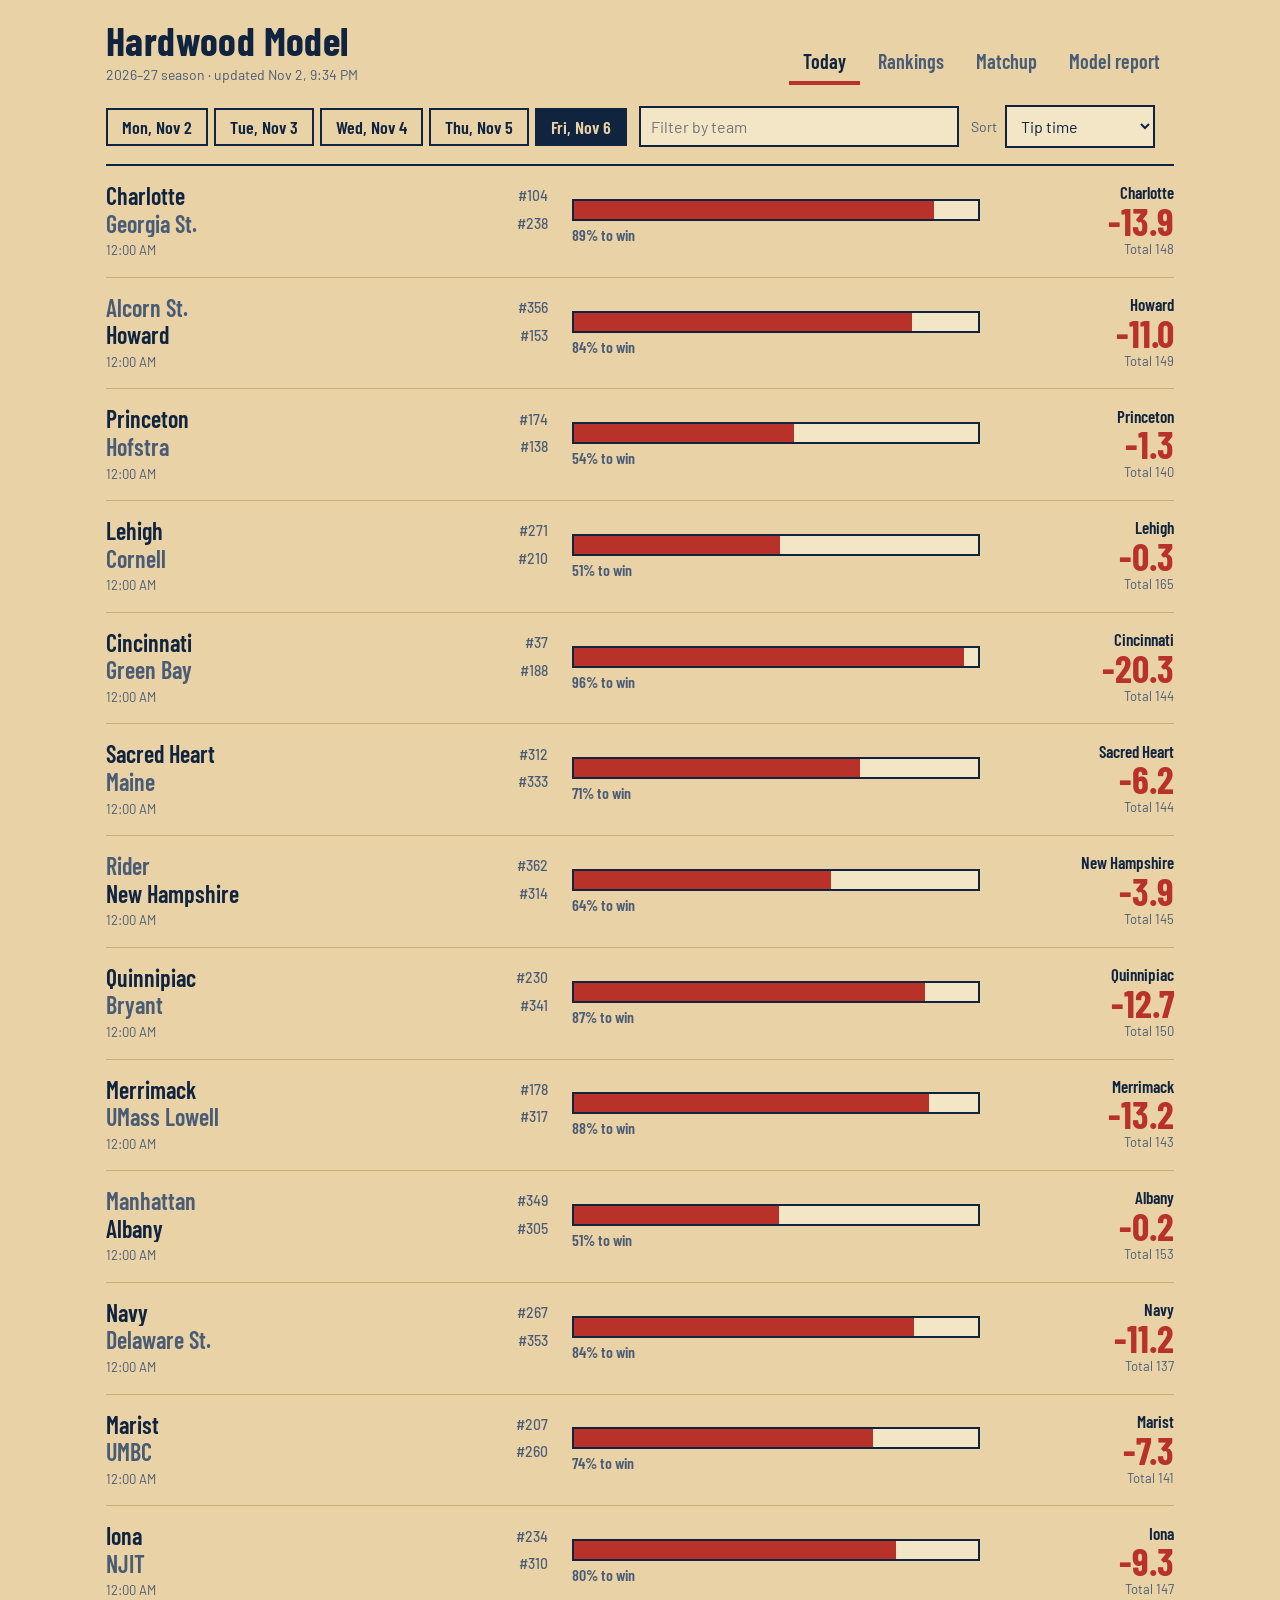
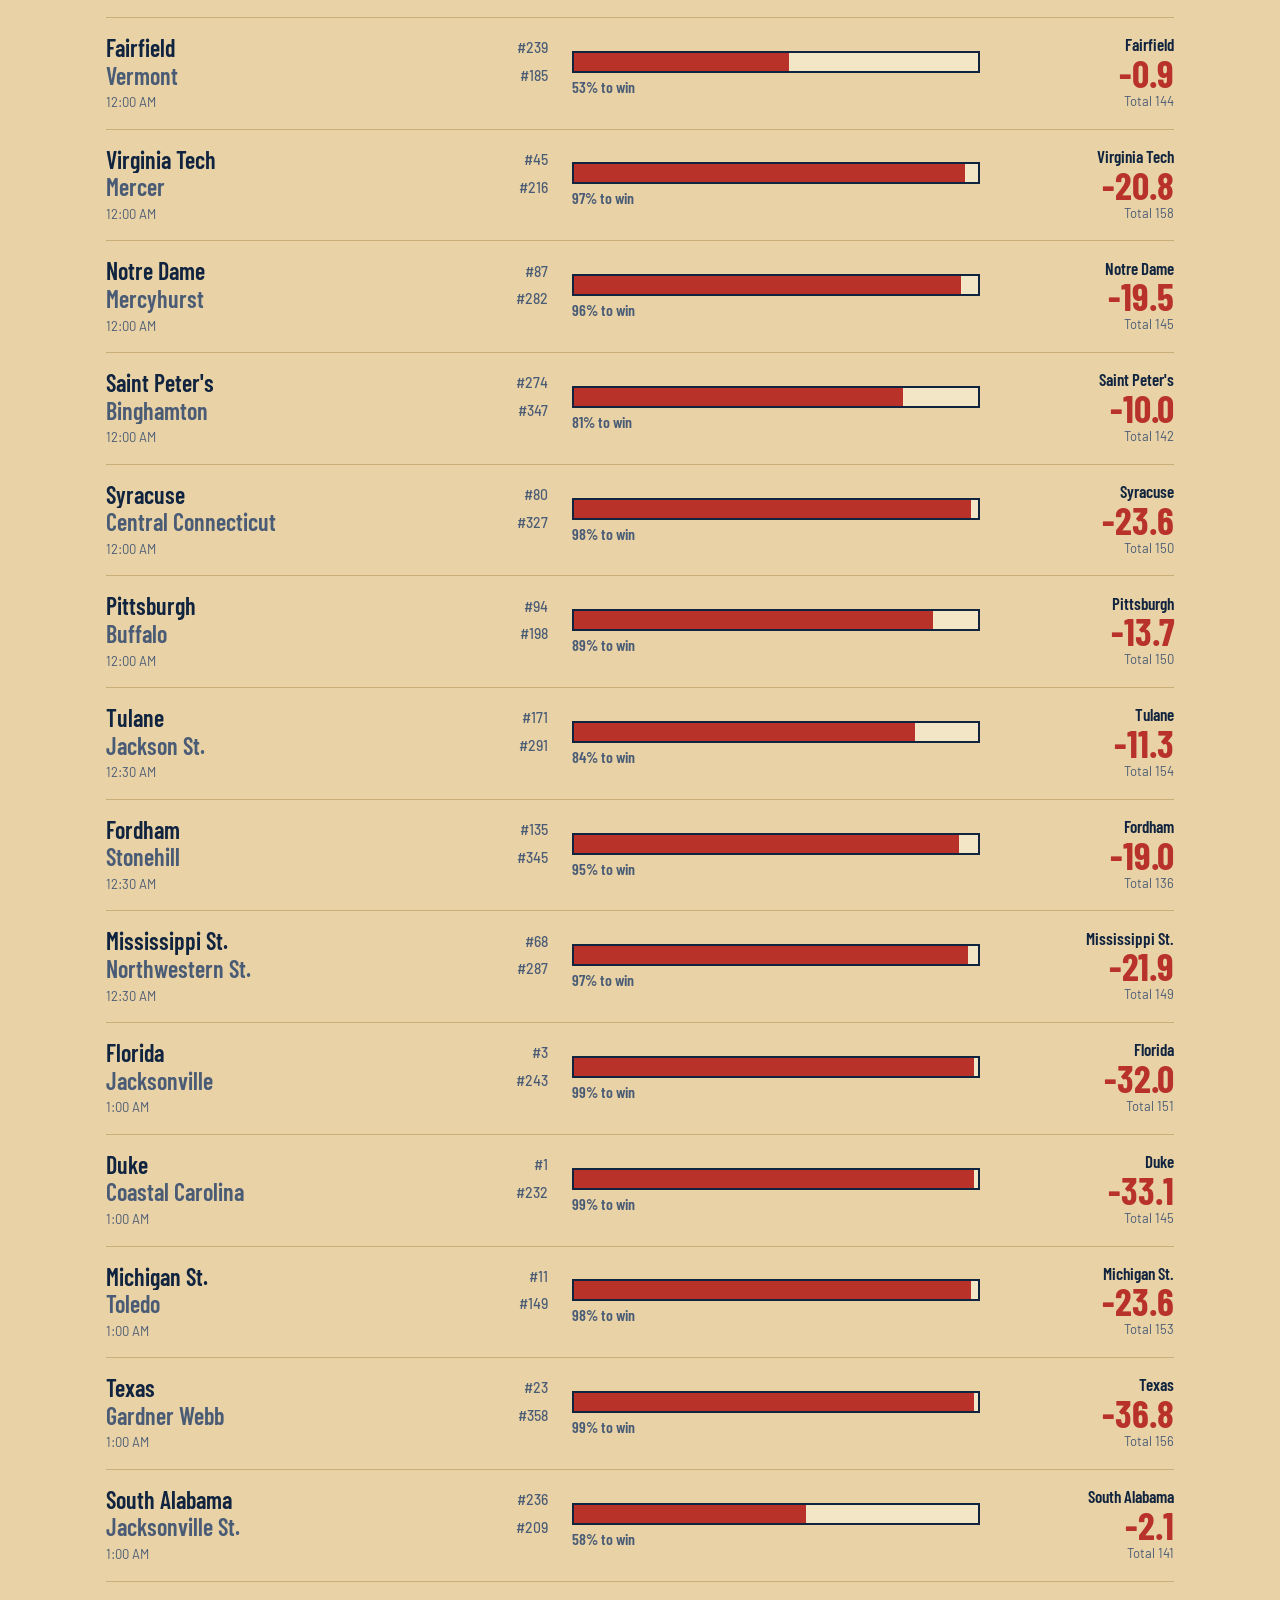
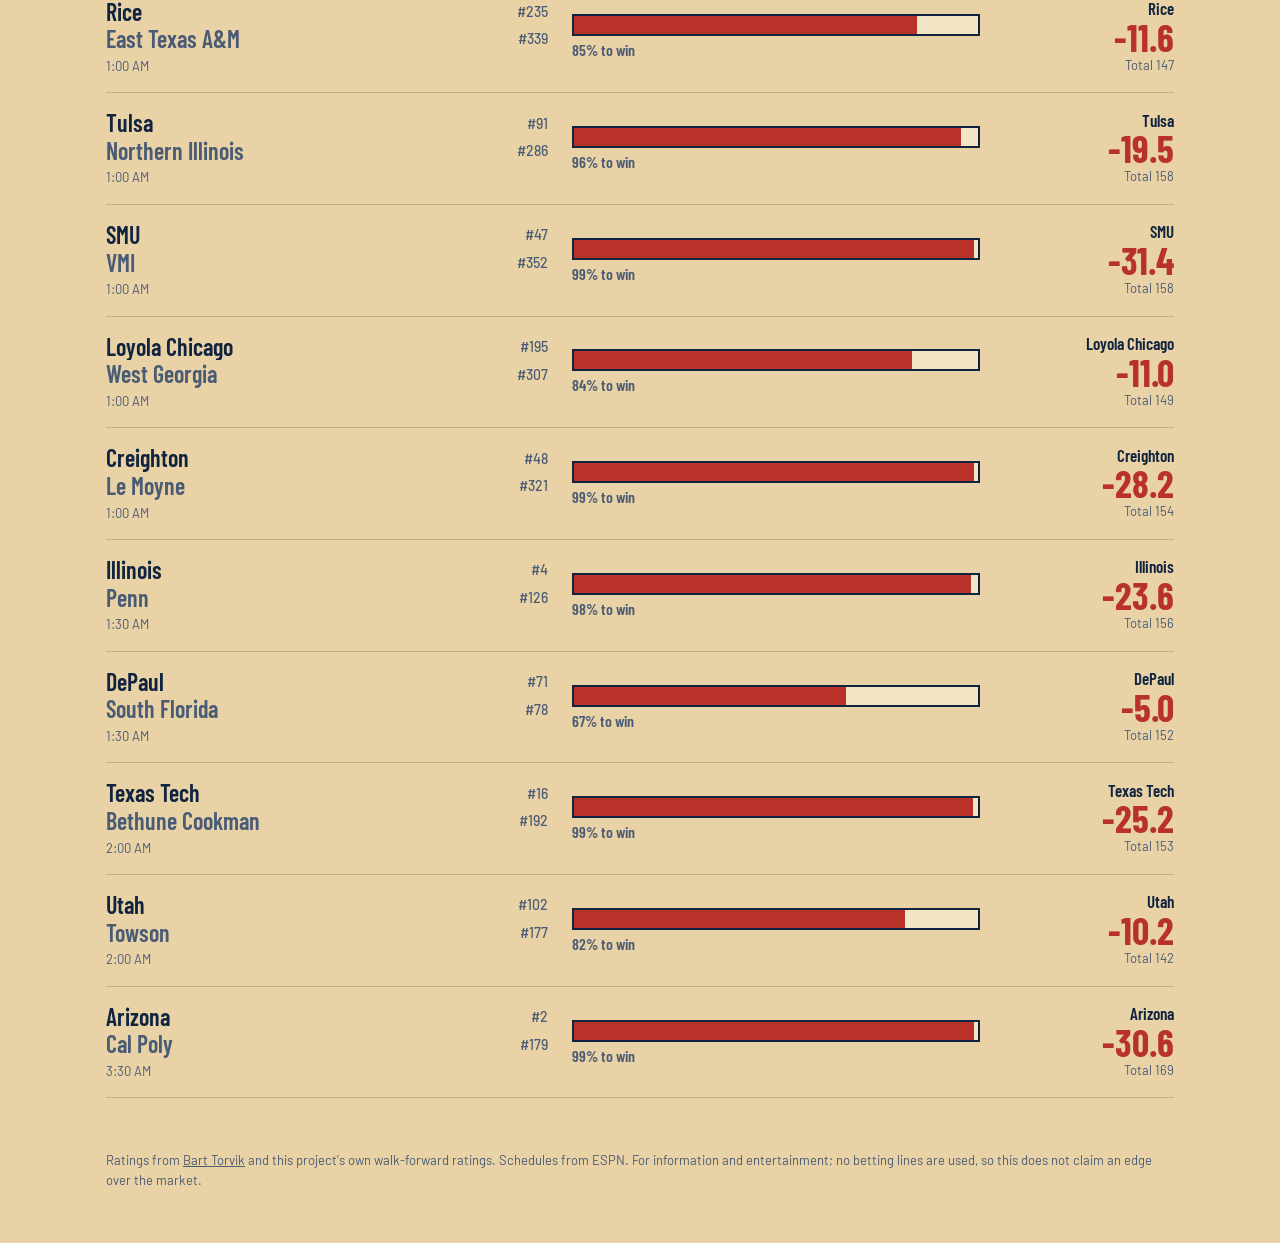
==== docs/index.html @ 1f35bb12 "Add Hardwood Model: college basketball predictions with daily update Walk-forward team ratings blend" ====
<!doctype html>
<html lang="en">
<head>
<meta charset="utf-8">
<meta name="viewport" content="width=device-width, initial-scale=1">
<title>Hardwood Model – college basketball predictions</title>
<meta name="description" content="Daily college basketball predictions built from 15 seasons of data and Torvik ratings.">
<link rel="preconnect" href="https://fonts.googleapis.com">
<link rel="preconnect" href="https://fonts.gstatic.com" crossorigin>
<link href="https://fonts.googleapis.com/css2?family=Barlow+Condensed:wght@500;600;700&family=Barlow:wght@400;500;600&display=swap" rel="stylesheet">
<link rel="stylesheet" href="style.css">
</head>
<body>
<header class="top">
  <div class="brand">
    <h1>Hardwood Model</h1>
    <p id="updated" class="sub">Loading…</p>
  </div>
  <nav role="tablist" aria-label="Sections">
    <button role="tab" aria-selected="true" data-tab="today">Today</button>
    <button role="tab" aria-selected="false" data-tab="rankings">Rankings</button>
    <button role="tab" aria-selected="false" data-tab="matchup">Matchup</button>
    <button role="tab" aria-selected="false" data-tab="model">Model report</button>
  </nav>
</header>
<div id="warn" class="warn" hidden></div>

<main>
  <section id="today" class="panel">
    <div class="bar">
      <div id="days" class="chips" role="group" aria-label="Day"></div>
      <input id="gsearch" type="search" placeholder="Filter by team" aria-label="Filter games by team">
      <label class="sel"><span>Sort</span>
        <select id="gsort"><option value="time">Tip time</option><option value="conf">Most confident</option><option value="close">Closest games</option></select>
      </label>
    </div>
    <ol id="games" class="games"></ol>
    <p id="gempty" class="empty" hidden>No games with predictions on this day. Games between non-Division I teams are skipped.</p>
  </section>

  <section id="rankings" class="panel" hidden>
    <div class="bar">
      <input id="rsearch" type="search" placeholder="Find a team" aria-label="Find a team">
      <label class="sel"><span>Conference</span><select id="rconf"><option value="">All</option></select></label>
    </div>
    <div class="tablewrap"><table id="rtable">
      <thead><tr>
        <th data-k="rank" class="num">#</th><th data-k="team">Team</th><th data-k="conf">Conf</th>
        <th data-k="record">Record</th>
        <th data-k="power" class="num">Rating</th><th data-k="net" class="num">Own net</th><th data-k="o" class="num">Off</th><th data-k="d" class="num">Def</th>
        <th data-k="t" class="num">Tempo</th><th data-k="tor_rank" class="num">Torvik #</th>
      </tr></thead><tbody></tbody></table></div>
    <p class="note">Rating is the model's projected margin against an average Division I team on a neutral court, blending this project's ratings with Torvik's. Own net, Off and Def are points per 100 possessions above average from this project's own ratings alone. Click a column to sort.</p>
  </section>

  <section id="matchup" class="panel" hidden>
    <form id="mform" class="mform" autocomplete="off">
      <label>Home team<input id="mh" list="tlist" placeholder="Start typing…"></label>
      <label>Away team<input id="ma" list="tlist" placeholder="Start typing…"></label>
      <label class="sel"><span>Venue</span><select id="mv"><option value="home">Home team's court</option><option value="neutral">Neutral site</option></select></label>
      <datalist id="tlist"></datalist>
    </form>
    <div id="mout" class="mout"><p class="empty">Pick two teams to see the projected score, spread and win chance.</p></div>
  </section>

  <section id="model" class="panel" hidden>
    <div id="live" class="stats"></div>
    <h2>Backtest by season</h2>
    <p class="note">Each season is predicted using only models fit on earlier seasons and ratings known the morning of each game. Error is average points off the final margin.</p>
    <div class="tablewrap"><table id="btable"><thead><tr>
      <th>Season</th><th class="num">Games</th><th class="num">This model</th><th class="num">Own ratings only</th><th class="num">Torvik only</th><th class="num">Winner picked</th><th class="num">Total error</th>
    </tr></thead><tbody></tbody></table></div>
    <h2>Is the win chance honest?</h2>
    <p class="note">When the model says 70%, the home team should win about 70% of the time. Dots on the line mean it is calibrated.</p>
    <p id="calnote" class="note"></p>
    <div id="cal" class="cal"></div>
    <h2>What it learned</h2>
    <div id="weights" class="weights"></div>
  </section>
</main>
<footer>
  <p>Ratings from <a href="https://barttorvik.com">Bart Torvik</a> and this project's own walk-forward ratings. Schedules from ESPN. For information and entertainment; no betting lines are used, so this does not claim an edge over the market.</p>
</footer>
<script src="app.js"></script>
</body>
</html>
---- docs/style.css ----
:root{
  --floor:#e9d3a6; --floor-2:#f3e6c6; --ink:#10233f; --ink-soft:#4a5b75; --paint:#b8322a; --paint-ink:#fff;
  --line:#c9ae78; --card:#fbf3de; --good:#1f6f4a;
  --num:"Barlow Condensed","Arial Narrow",sans-serif; --txt:"Barlow",system-ui,sans-serif;
}
@media (prefers-color-scheme:dark){
  :root:not([data-theme=light]){--floor:#14202f;--floor-2:#1b2b40;--ink:#f1e6cc;--ink-soft:#a7b2c4;--paint:#e0574c;--line:#34486a;--card:#1b2b40;--good:#58c08e}
}
*{box-sizing:border-box}
body{margin:0;background:var(--floor);color:var(--ink);font:400 16px/1.5 var(--txt)}
a{color:inherit}
.top{display:flex;flex-wrap:wrap;gap:12px 32px;align-items:flex-end;justify-content:space-between;padding:20px 16px 0;max-width:1100px;margin:0 auto}
h1{font:700 40px/1 var(--num);letter-spacing:.01em;margin:0}
h2{font:600 26px/1.1 var(--num);margin:36px 0 6px}
.sub{margin:4px 0 0;color:var(--ink-soft);font-size:14px}
nav{display:flex;gap:4px;flex-wrap:wrap}
nav button{font:600 20px/1 var(--num);background:none;border:0;color:var(--ink-soft);padding:10px 14px;cursor:pointer;border-bottom:4px solid transparent}
nav button[aria-selected=true]{color:var(--ink);border-bottom-color:var(--paint)}
button:focus-visible,input:focus-visible,select:focus-visible,th:focus-visible{outline:3px solid var(--paint);outline-offset:2px}
main,footer{max-width:1100px;margin:0 auto;padding:0 16px}
.panel{padding:20px 0 40px}
.warn{max-width:1100px;margin:12px auto 0;padding:10px 16px;background:var(--paint);color:var(--paint-ink);font-size:14px}
.bar{display:flex;flex-wrap:wrap;gap:12px;align-items:center;margin-bottom:16px}
.chips{display:flex;gap:6px;flex-wrap:wrap}
.chips button{font:600 18px/1 var(--num);padding:8px 14px;border:2px solid var(--ink);background:none;color:var(--ink);cursor:pointer}
.chips button[aria-pressed=true]{background:var(--ink);color:var(--floor)}
input,select{font:400 16px var(--txt);padding:9px 10px;border:2px solid var(--ink);background:var(--floor-2);color:var(--ink);border-radius:0;min-width:0}
input[type=search]{flex:1 1 200px;max-width:320px}
.sel{display:flex;gap:8px;align-items:center;font-size:14px;color:var(--ink-soft)}
.games{list-style:none;margin:0;padding:0;border-top:2px solid var(--ink)}
.game{display:grid;grid-template-columns:minmax(0,1.3fr) minmax(0,1.2fr) 170px;gap:8px 24px;align-items:center;padding:16px 0;border-bottom:1px solid var(--line)}
.teams{min-width:0}
.tm{display:flex;justify-content:space-between;gap:12px;font:600 24px/1.15 var(--num)}
.tm span:first-child{overflow:hidden;text-overflow:ellipsis;white-space:nowrap}
.tm .rk{font:500 14px var(--txt);color:var(--ink-soft);align-self:center}
.tm.fav span:first-child{color:var(--ink)}
.tm:not(.fav){color:var(--ink-soft)}
.when{font-size:13px;color:var(--ink-soft);margin-top:4px}
.prob{height:22px;background:var(--floor-2);border:2px solid var(--ink)}
.prob i{display:block;height:100%;background:var(--paint)}
.probcap{font:600 16px var(--num);margin-top:4px;color:var(--ink-soft)}
.tm em{font:500 13px var(--txt);font-style:normal;color:var(--ink-soft);margin-left:6px}
.pick{text-align:right}
.pick .favname{font:600 17px/1.1 var(--num);color:var(--ink)}
.pick .spread{font:700 38px/1 var(--num);color:var(--paint)}
.pick .tot{font-size:13px;color:var(--ink-soft)}
.final{font:600 15px var(--num);color:var(--good)}
.tablewrap{overflow-x:auto;border-top:2px solid var(--ink)}
table{border-collapse:collapse;width:100%;font-size:15px}
th,td{padding:9px 10px;text-align:left;border-bottom:1px solid var(--line);white-space:nowrap}
th{font:600 17px var(--num);cursor:pointer;user-select:none}
#btable th{cursor:default}
.num{text-align:right;font-variant-numeric:tabular-nums}
td.team{font-weight:600}
tr:hover td{background:var(--floor-2)}
.pos{color:var(--good)} .neg{color:var(--paint)}
.note,.empty{color:var(--ink-soft);font-size:14px;max-width:70ch}
.mform{display:grid;grid-template-columns:1fr 1fr auto;gap:12px;align-items:end}
.mform label{display:flex;flex-direction:column;gap:4px;font-size:14px;color:var(--ink-soft)}
.mout{margin-top:24px}
.big{display:grid;grid-template-columns:1fr auto 1fr;gap:16px;align-items:center;padding:20px 0;border-top:2px solid var(--ink);border-bottom:1px solid var(--line)}
.big .side{font:700 clamp(28px,6vw,56px)/1 var(--num)}
.big .side small{display:block;font:500 15px var(--txt);color:var(--ink-soft);margin-top:6px}
.big .side.r{text-align:right}
.big .mid{text-align:center;font:700 clamp(30px,6vw,52px)/1 var(--num);color:var(--paint)}
.big .mid small{display:block;font:500 14px var(--txt);color:var(--ink-soft)}
.facts{display:grid;grid-template-columns:repeat(auto-fit,minmax(170px,1fr));gap:0;margin-top:0}
.facts div{padding:14px 0;border-bottom:1px solid var(--line)}
.facts b{display:block;font:600 28px/1.1 var(--num)}
.facts span{font-size:13px;color:var(--ink-soft)}
.stats{display:grid;grid-template-columns:repeat(auto-fit,minmax(150px,1fr));border-top:2px solid var(--ink)}
.stats div{padding:14px 12px 14px 0;border-bottom:1px solid var(--line)}
.stats b{display:block;font:700 34px/1.1 var(--num)}
.stats span{font-size:13px;color:var(--ink-soft)}
.cal{max-width:460px}
.weights{display:grid;grid-template-columns:repeat(auto-fit,minmax(260px,1fr));gap:24px;font-size:15px}
.weights dl{margin:0}.weights dt{font-weight:600;float:left;clear:left;width:60%}.weights dd{margin:0 0 4px;text-align:right}
footer{padding-bottom:40px;color:var(--ink-soft);font-size:13px}
@media (max-width:760px){
  .game{grid-template-columns:1fr auto;grid-template-areas:"t t" "b p";align-items:end}
  .teams{grid-area:t}.pick{grid-area:p}.probwrap{grid-area:b}
  .tm span:first-child{white-space:normal}
  .mform{grid-template-columns:1fr}
  h1{font-size:34px}
}
@media (prefers-reduced-motion:no-preference){.prob i{transition:width .5s ease}}
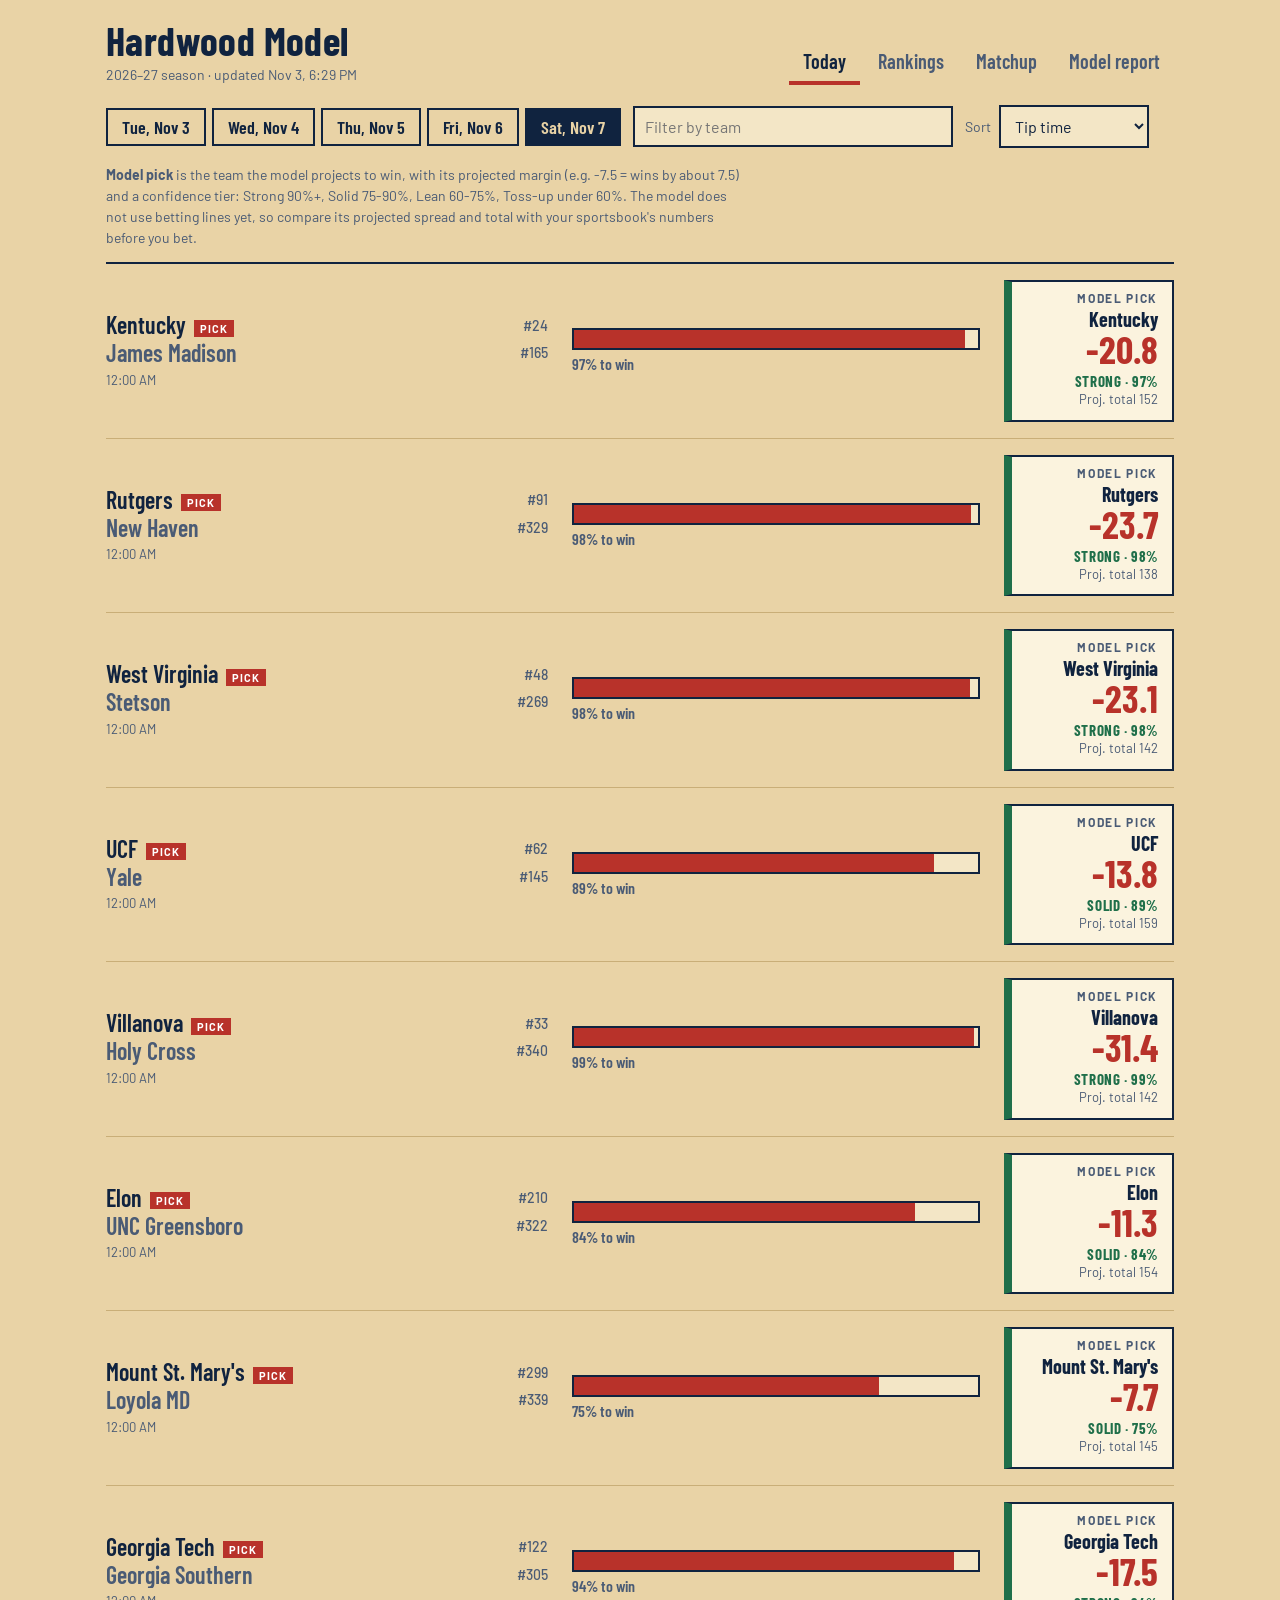
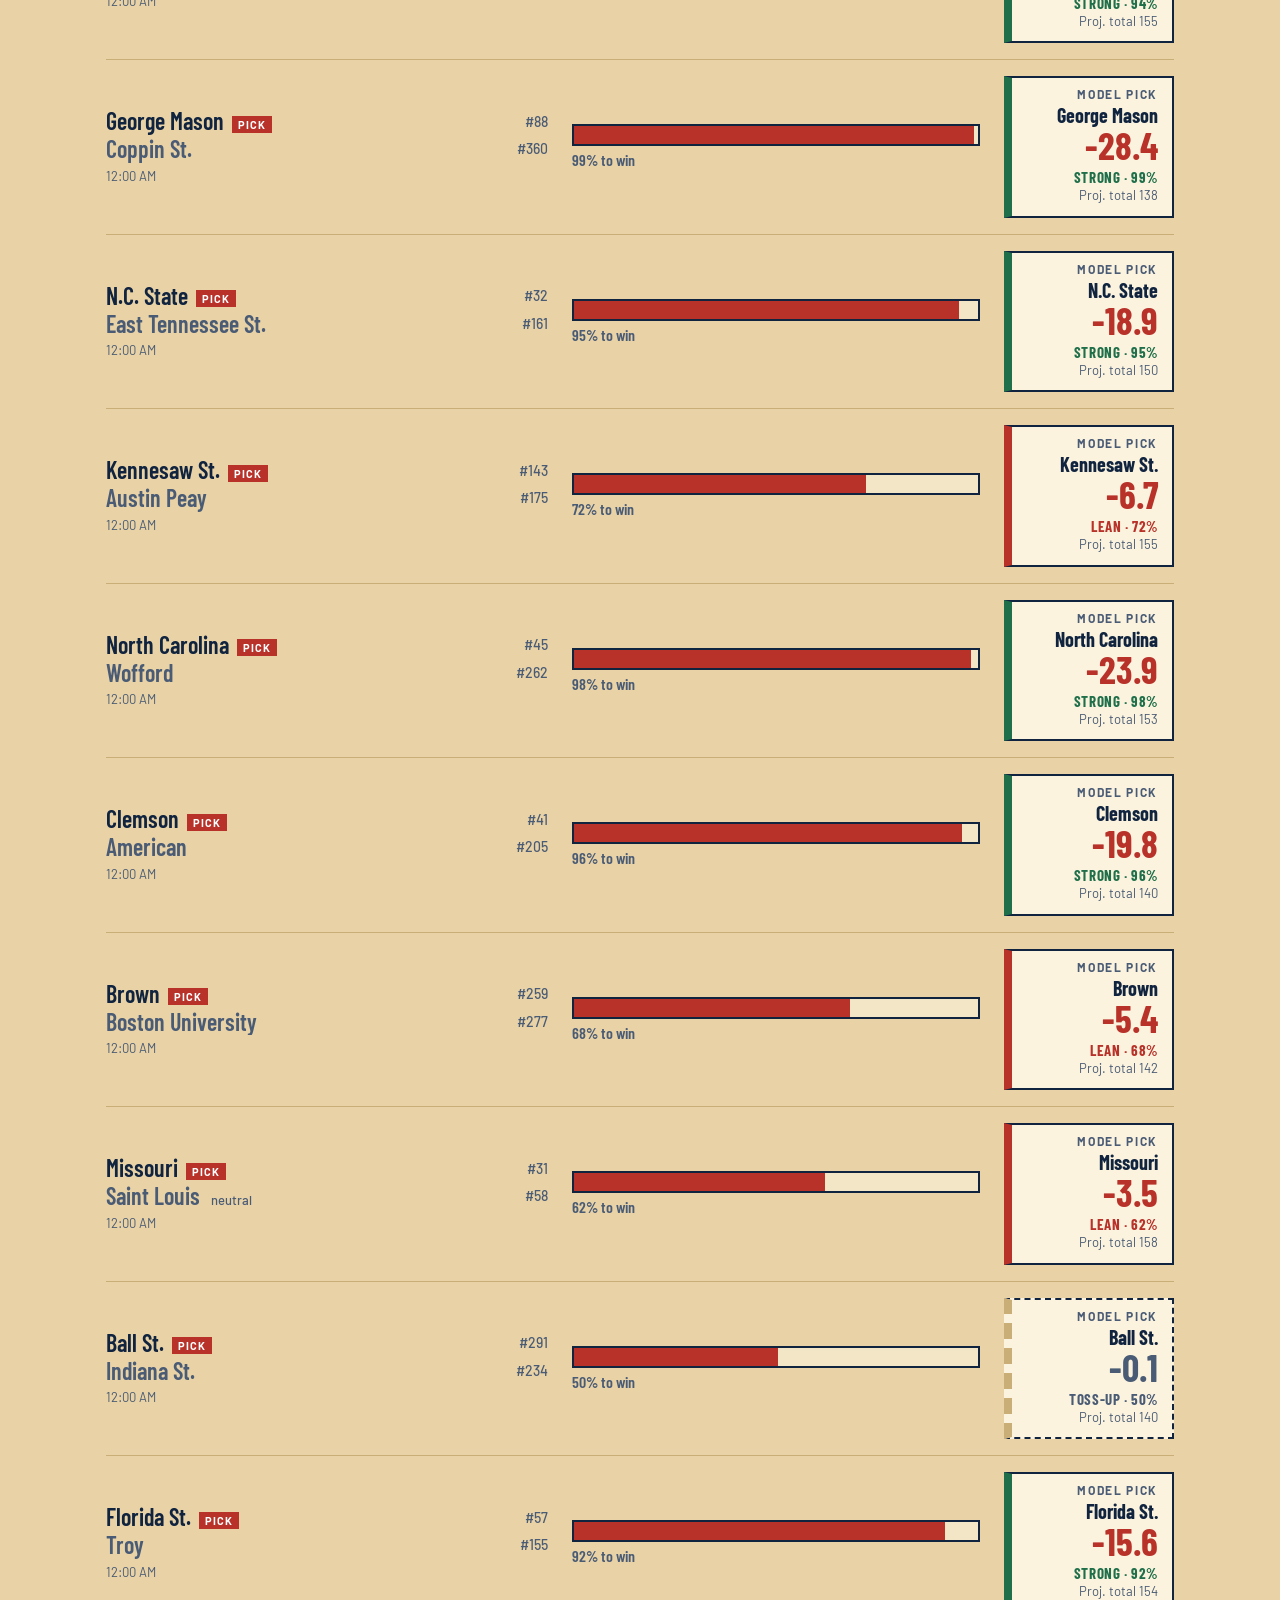
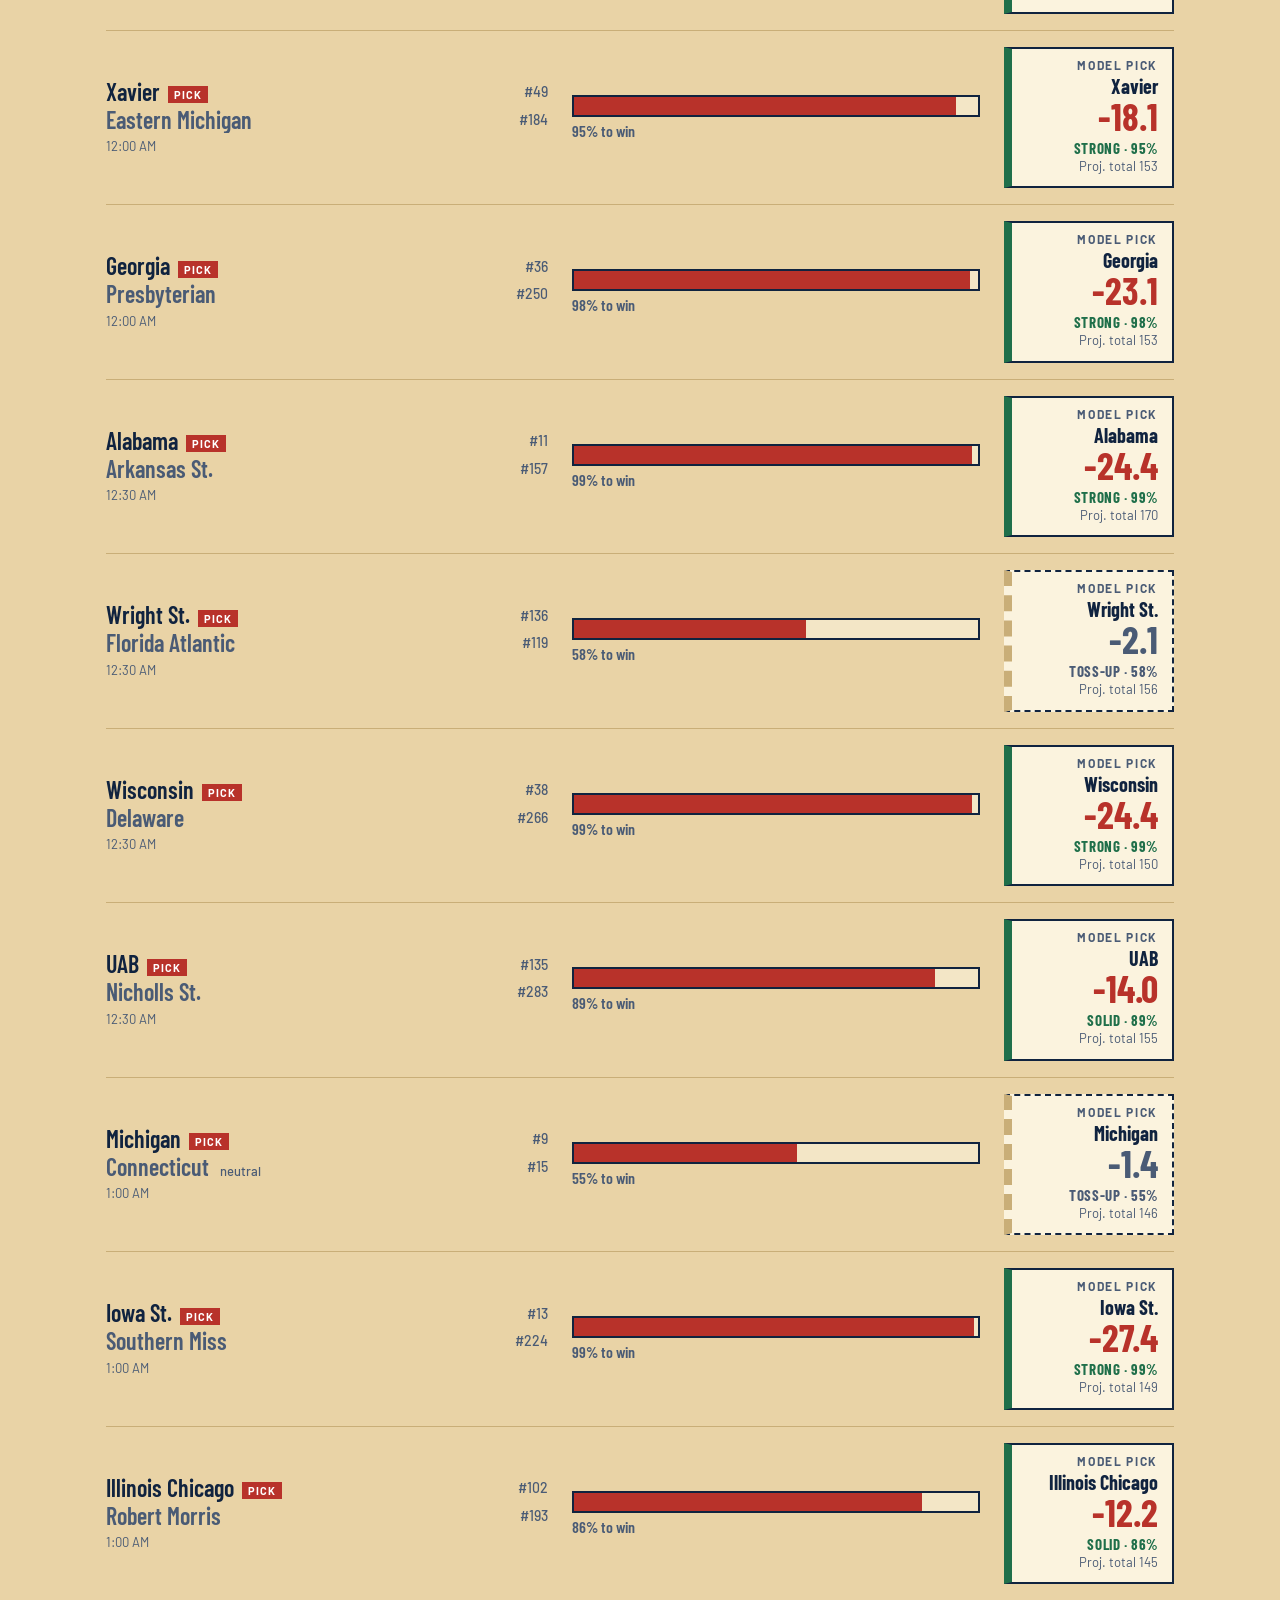
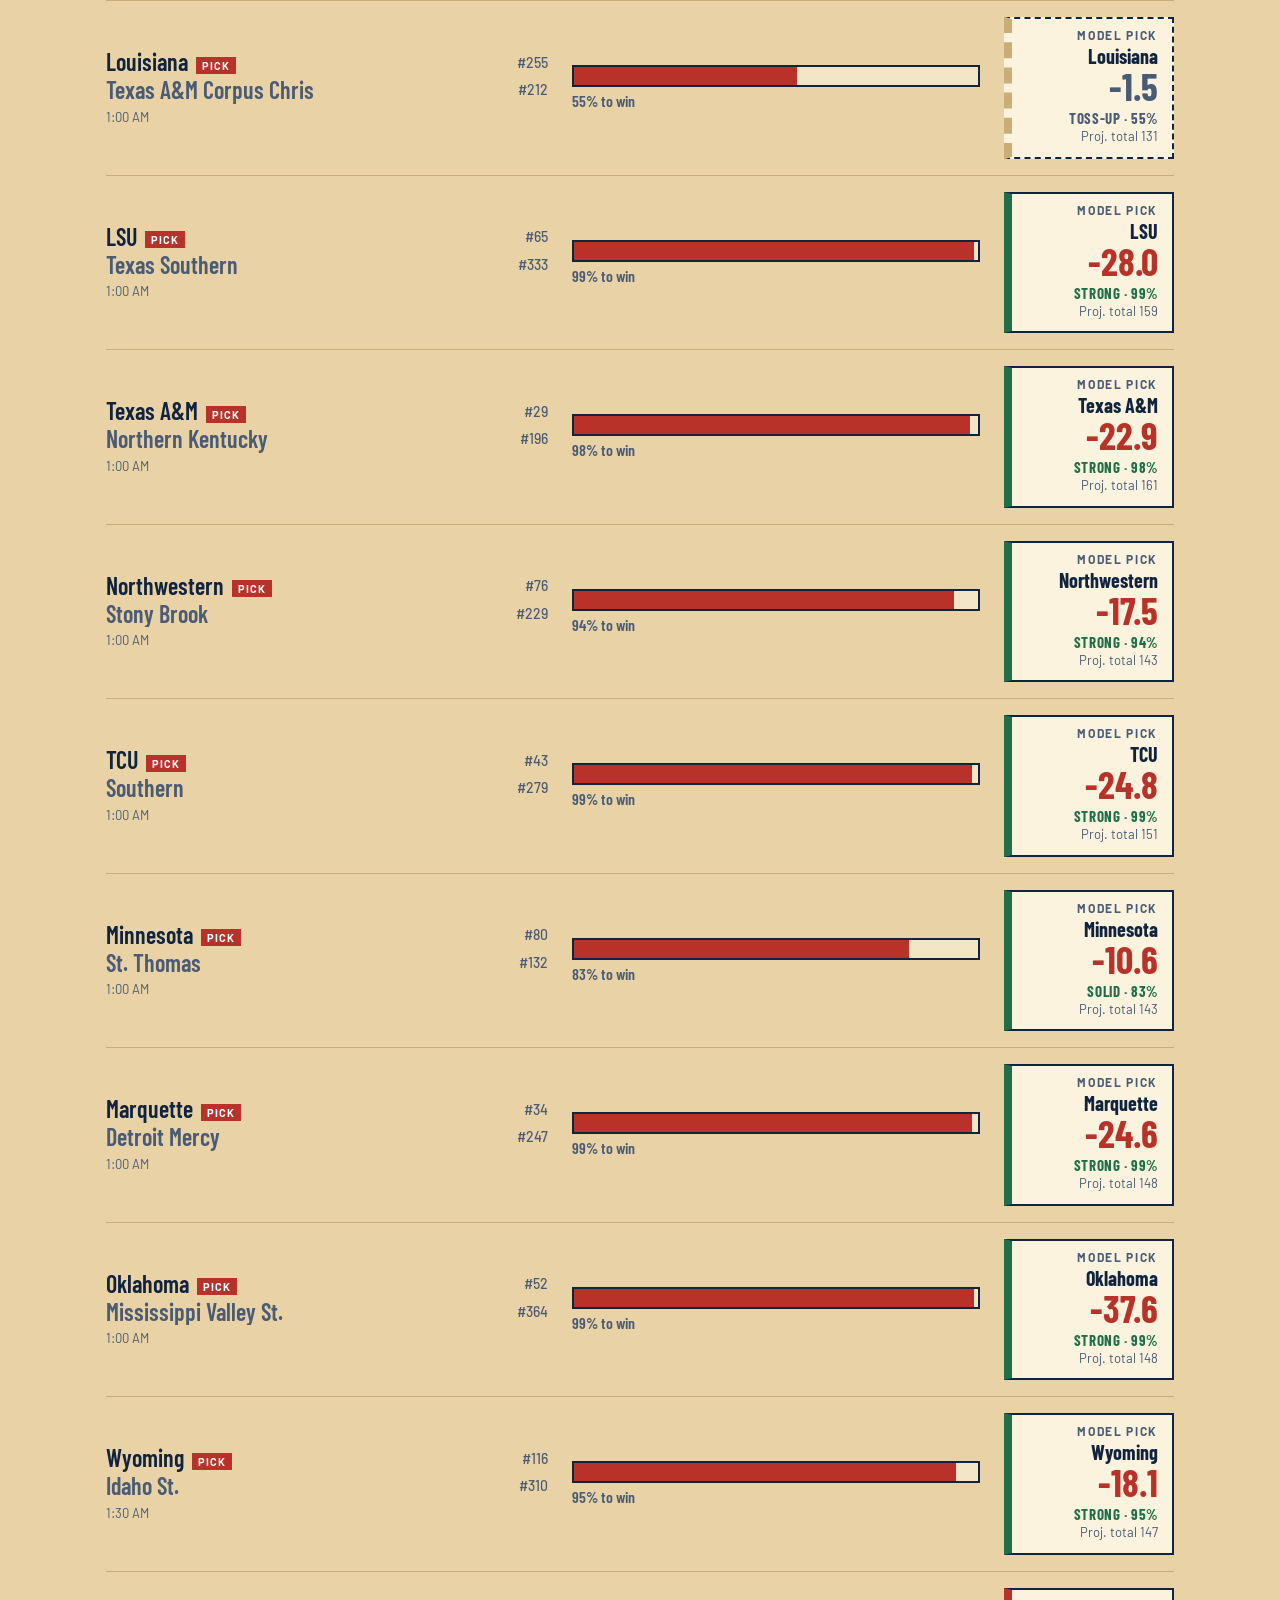
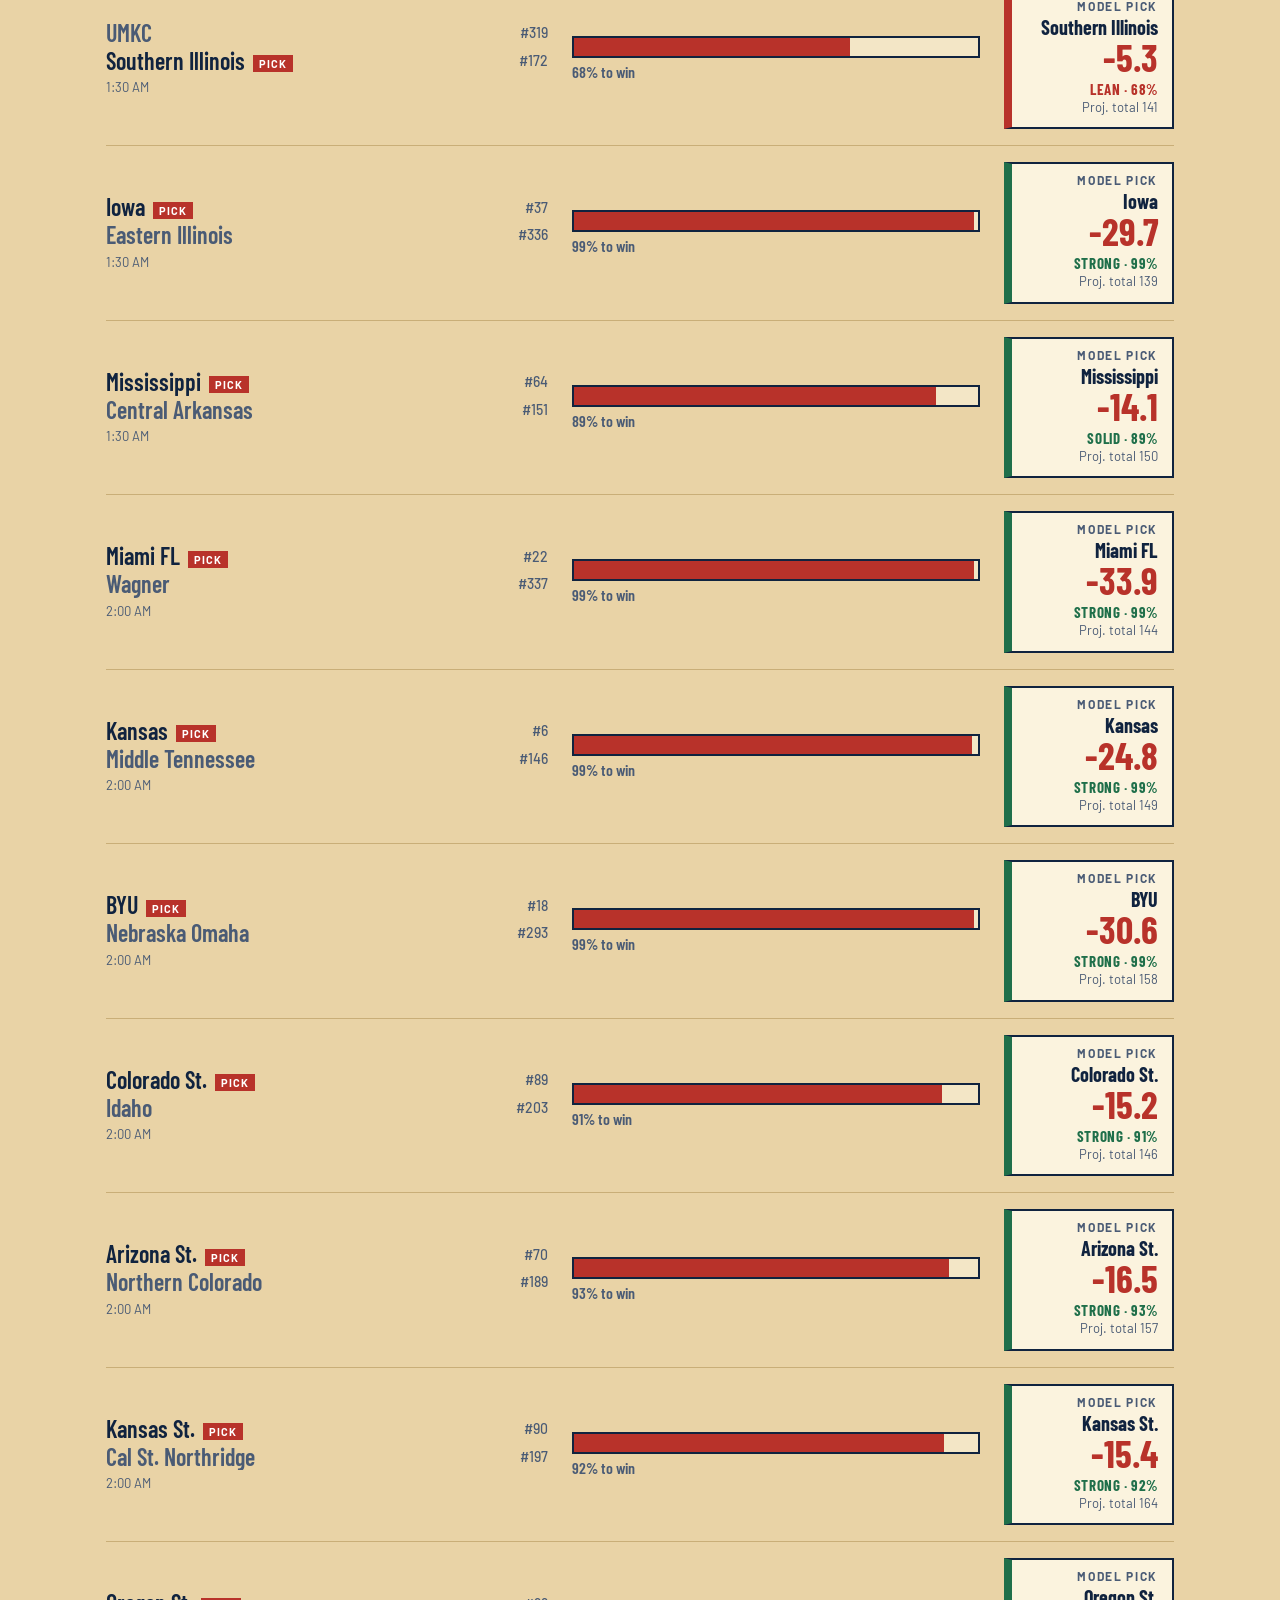
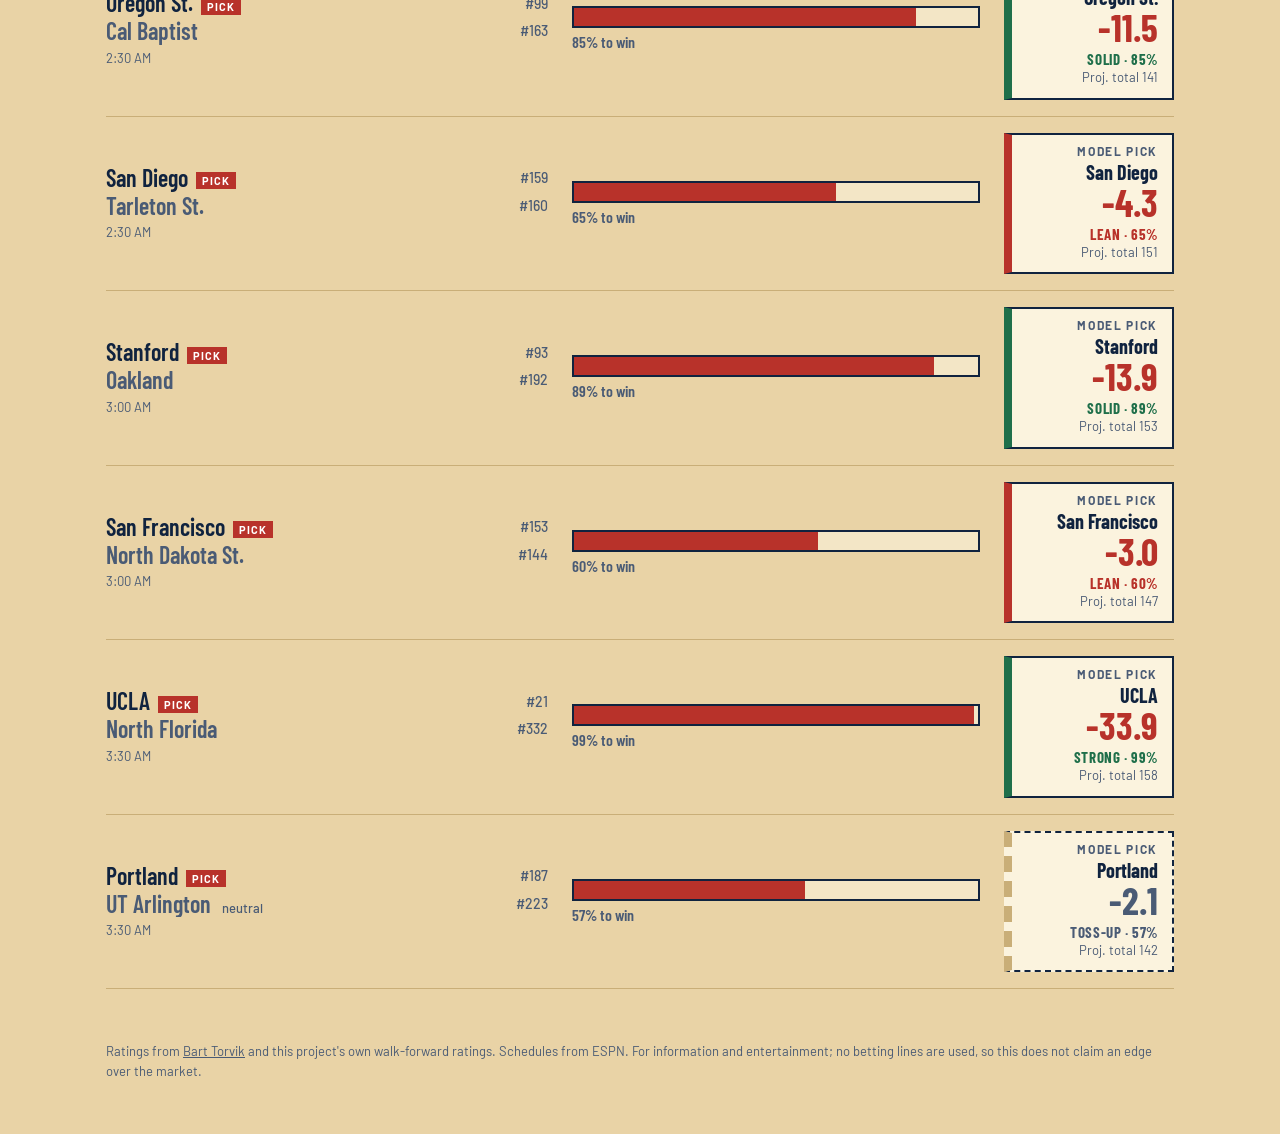
==== commit 2497ba68: "Clear model-pick cards; betting lines and EV ranking (Odds API, optional key); bet tracking Co-Autho" ====
--- a/docs/index.html
+++ b/docs/index.html
@@ -34,6 +34,7 @@
         <select id="gsort"><option value="time">Tip time</option><option value="conf">Most confident</option><option value="close">Closest games</option></select>
       </label>
     </div>
+    <p class="legend" id="legend"><b>Model pick</b> is the team the model projects to win, with its projected margin (e.g. -7.5 = wins by about 7.5) and a confidence tier: Strong 90%+, Solid 75-90%, Lean 60-75%, Toss-up under 60%. The model does not use betting lines yet, so compare its projected spread and total with your sportsbook's numbers before you bet.</p>
     <ol id="games" class="games"></ol>
     <p id="gempty" class="empty" hidden>No games with predictions on this day. Games between non-Division I teams are skipped.</p>
   </section>
--- a/docs/style.css
+++ b/docs/style.css
@@ -40,10 +40,22 @@
 .prob i{display:block;height:100%;background:var(--paint)}
 .probcap{font:600 16px var(--num);margin-top:4px;color:var(--ink-soft)}
 .tm em{font:500 13px var(--txt);font-style:normal;color:var(--ink-soft);margin-left:6px}
-.pick{text-align:right}
-.pick .favname{font:600 17px/1.1 var(--num);color:var(--ink)}
+.pick{text-align:right;padding:10px 14px;border:2px solid var(--ink);border-left:8px solid var(--paint);background:var(--card)}
+.pick .tag{font:700 12px/1 var(--txt);letter-spacing:.14em;text-transform:uppercase;color:var(--ink-soft)}
+.pick .favname{font:700 20px/1.1 var(--num);color:var(--ink);margin-top:4px}
 .pick .spread{font:700 38px/1 var(--num);color:var(--paint)}
+.pick .tier{font:700 15px/1.2 var(--num);letter-spacing:.04em;text-transform:uppercase;margin-top:4px}
+.pick.t3,.pick.t2{border-left-color:var(--good)}.pick.t3 .tier,.pick.t2 .tier{color:var(--good)}
+.pick.t1 .tier{color:var(--paint)}
+.pick.t0{border-left-color:var(--line);border-style:dashed}.pick.t0 .tier,.pick.t0 .spread{color:var(--ink-soft)}
+.pick.bet{background:var(--ink);color:var(--floor);border-color:var(--ink)}
+.pick.bet .tag,.pick.bet .tot,.pick.bet .tier{color:var(--floor);opacity:.85}
+.pick.bet .favname{color:var(--floor)}.pick.bet .spread{color:var(--floor)}
+.pick.bet.e3{border-left-color:var(--good)}.pick.bet.e2{border-left-color:var(--paint)}
+.pick.bet.e1{border-left-color:var(--line)}
 .pick .tot{font-size:13px;color:var(--ink-soft)}
+.chk{display:inline-block;font:700 11px/1 var(--txt);letter-spacing:.1em;background:var(--paint);color:var(--paint-ink);padding:3px 6px;margin-left:8px;vertical-align:middle}
+.legend{font-size:14px;color:var(--ink-soft);max-width:80ch;margin:0 0 14px}
 .final{font:600 15px var(--num);color:var(--good)}
 .tablewrap{overflow-x:auto;border-top:2px solid var(--ink)}
 table{border-collapse:collapse;width:100%;font-size:15px}
@@ -77,8 +89,8 @@
 .weights dl{margin:0}.weights dt{font-weight:600;float:left;clear:left;width:60%}.weights dd{margin:0 0 4px;text-align:right}
 footer{padding-bottom:40px;color:var(--ink-soft);font-size:13px}
 @media (max-width:760px){
-  .game{grid-template-columns:1fr auto;grid-template-areas:"t t" "b p";align-items:end}
-  .teams{grid-area:t}.pick{grid-area:p}.probwrap{grid-area:b}
+  .game{grid-template-columns:1fr;grid-template-areas:"t" "b" "p";align-items:stretch}
+  .teams{grid-area:t}.pick{grid-area:p;text-align:left}.probwrap{grid-area:b}
   .tm span:first-child{white-space:normal}
   .mform{grid-template-columns:1fr}
   h1{font-size:34px}
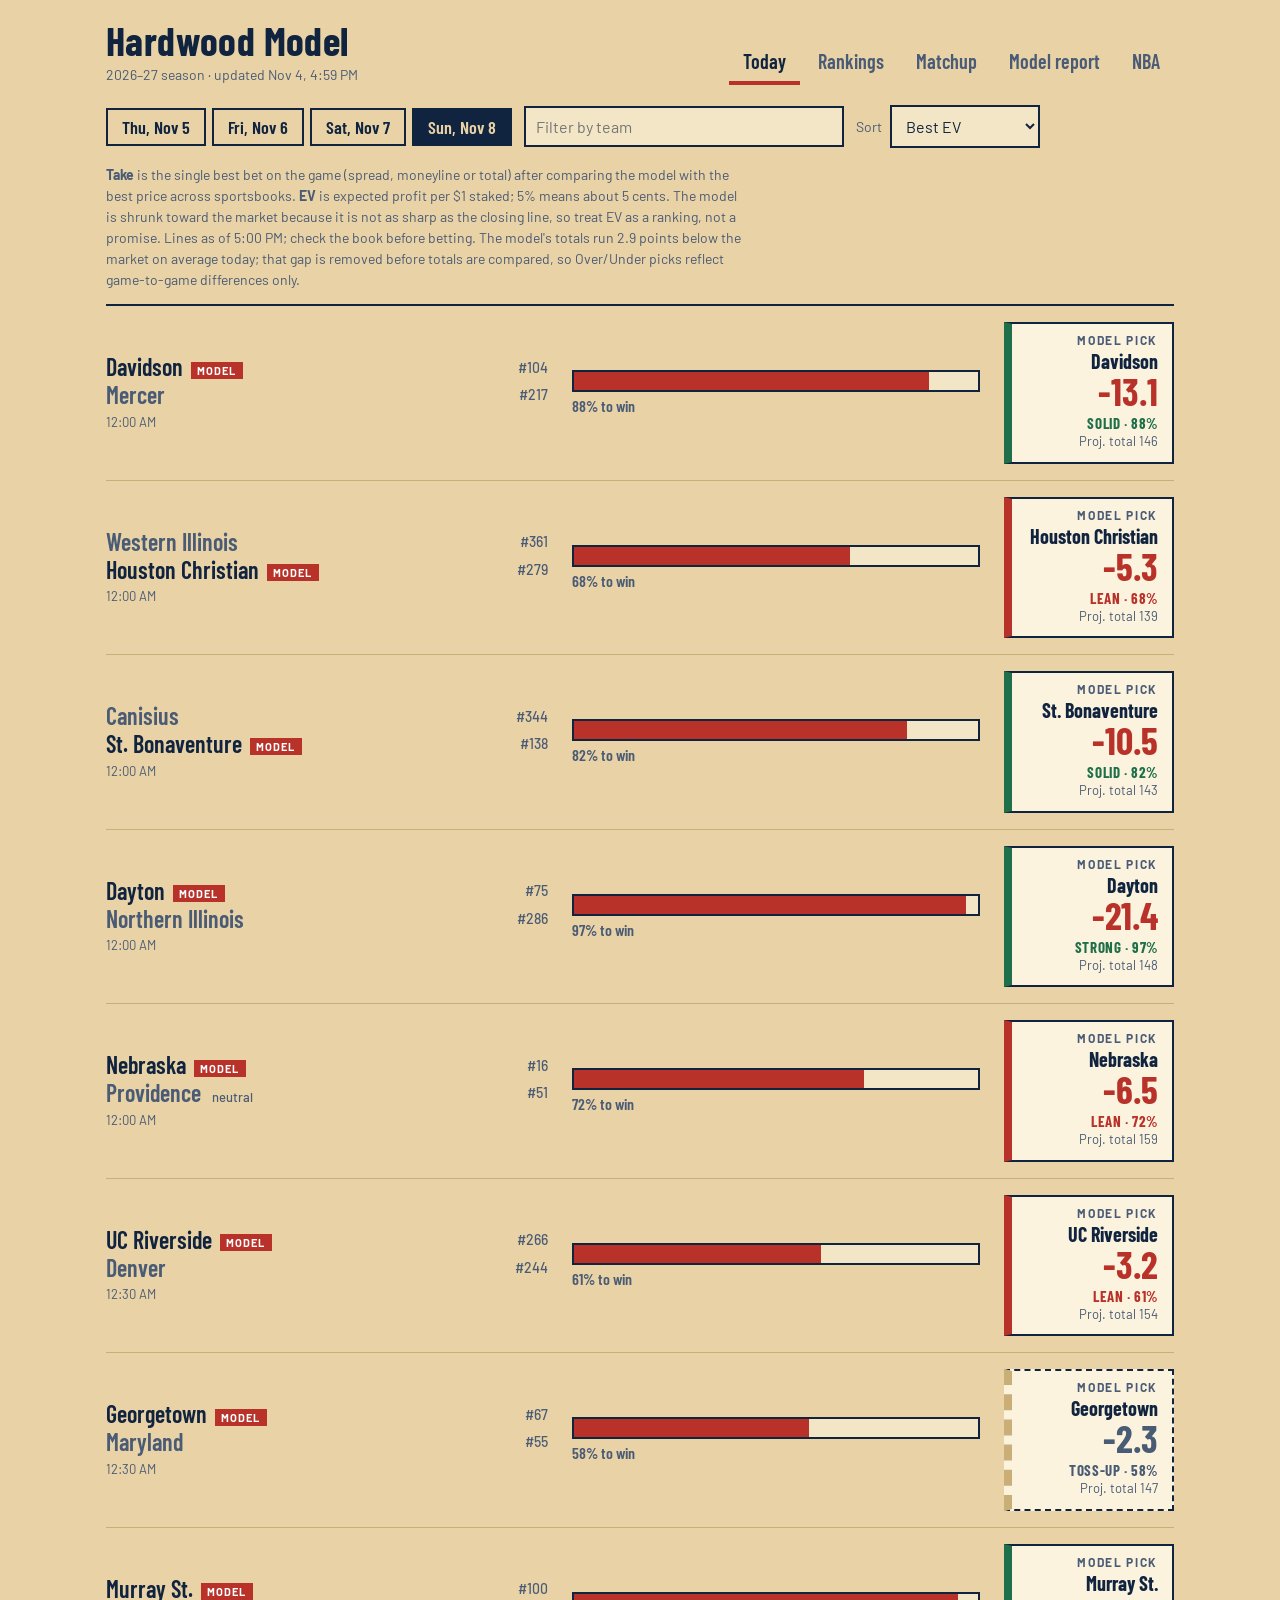
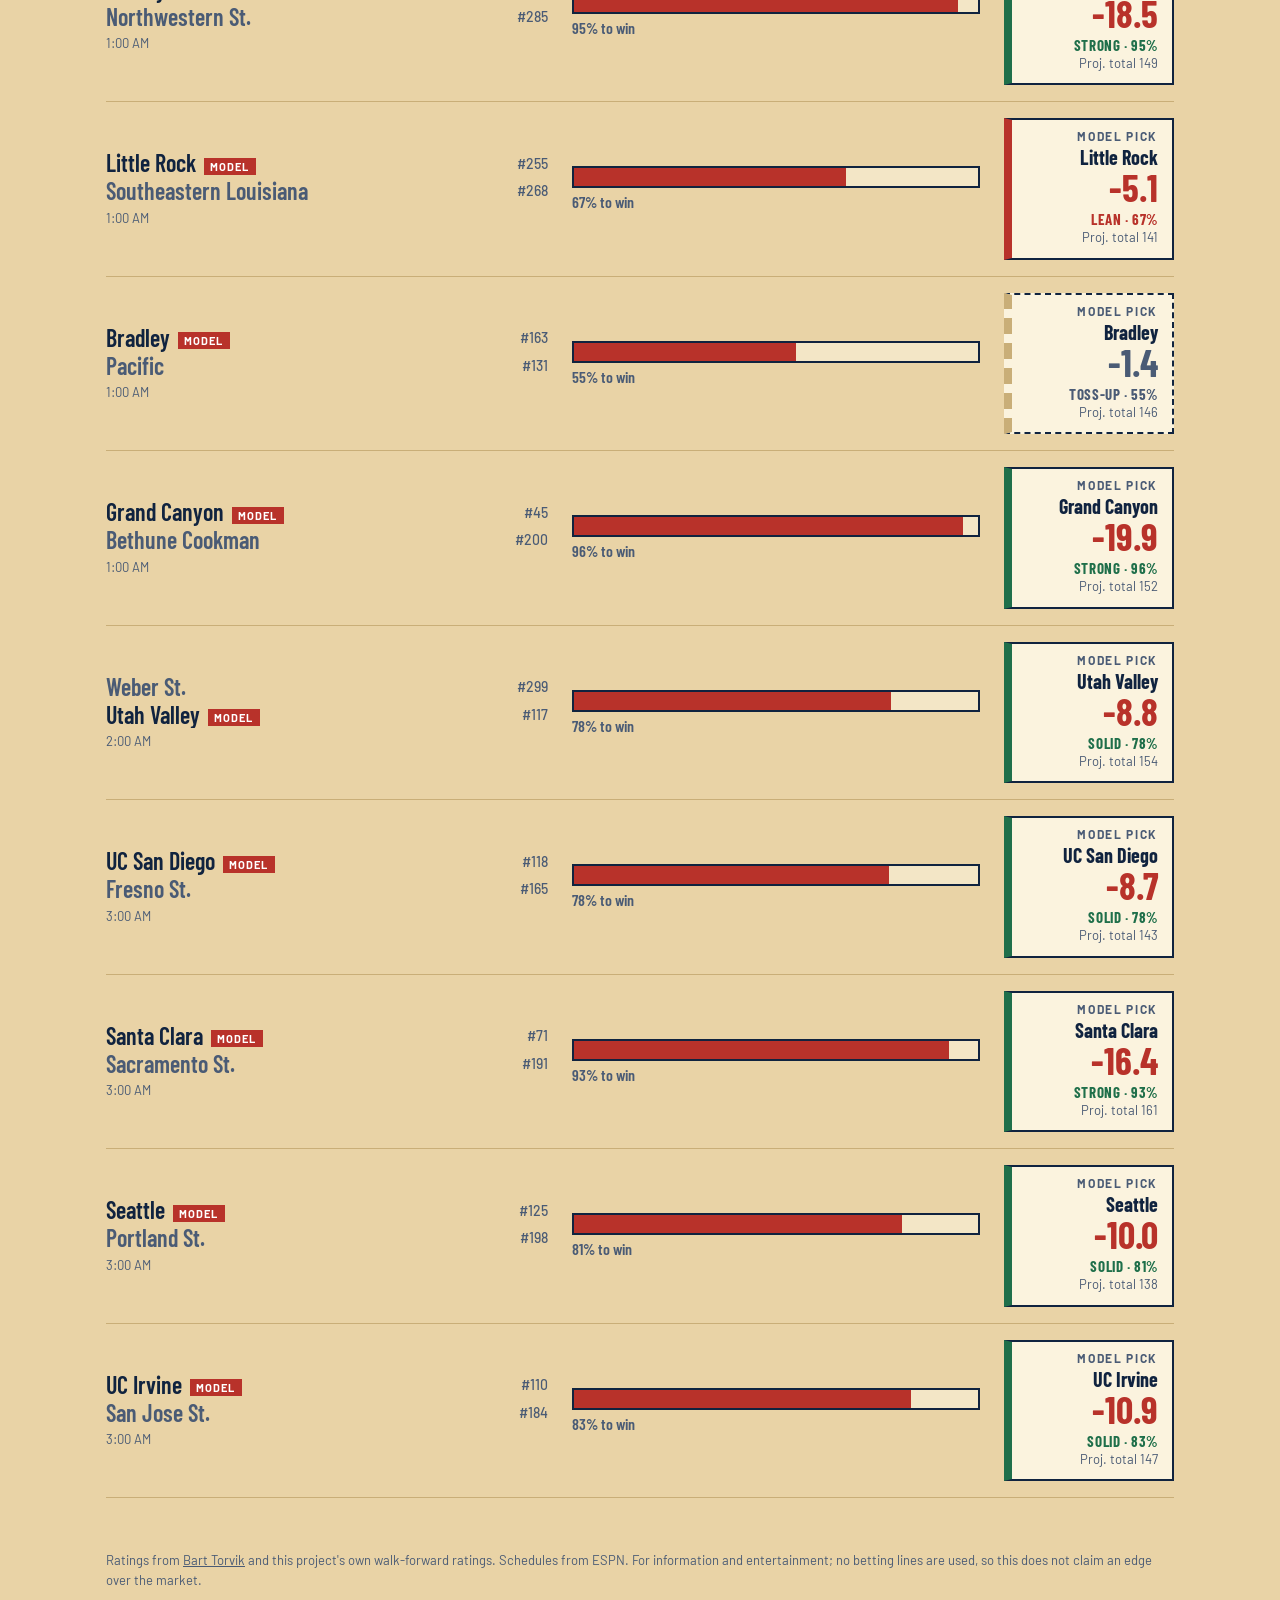
==== commit cca5694f: "Add NBA picks: results-based ratings, EV vs lines, nba.html Co-Authored-By: Claude Sonnet 5.5 <norep" ====
--- a/docs/index.html
+++ b/docs/index.html
@@ -21,6 +21,7 @@
     <button role="tab" aria-selected="false" data-tab="rankings">Rankings</button>
     <button role="tab" aria-selected="false" data-tab="matchup">Matchup</button>
     <button role="tab" aria-selected="false" data-tab="model">Model report</button>
+    <a href="nba.html" class="navlink">NBA</a>
   </nav>
 </header>
 <div id="warn" class="warn" hidden></div>
--- a/docs/style.css
+++ b/docs/style.css
@@ -96,3 +96,5 @@
   h1{font-size:34px}
 }
 @media (prefers-reduced-motion:no-preference){.prob i{transition:width .5s ease}}
+.navlink{font:600 20px/1 var(--num);color:var(--ink-soft);padding:10px 14px;text-decoration:none;border-bottom:4px solid transparent;display:inline-block}
+.navlink:hover{color:var(--ink);border-bottom-color:var(--paint)}
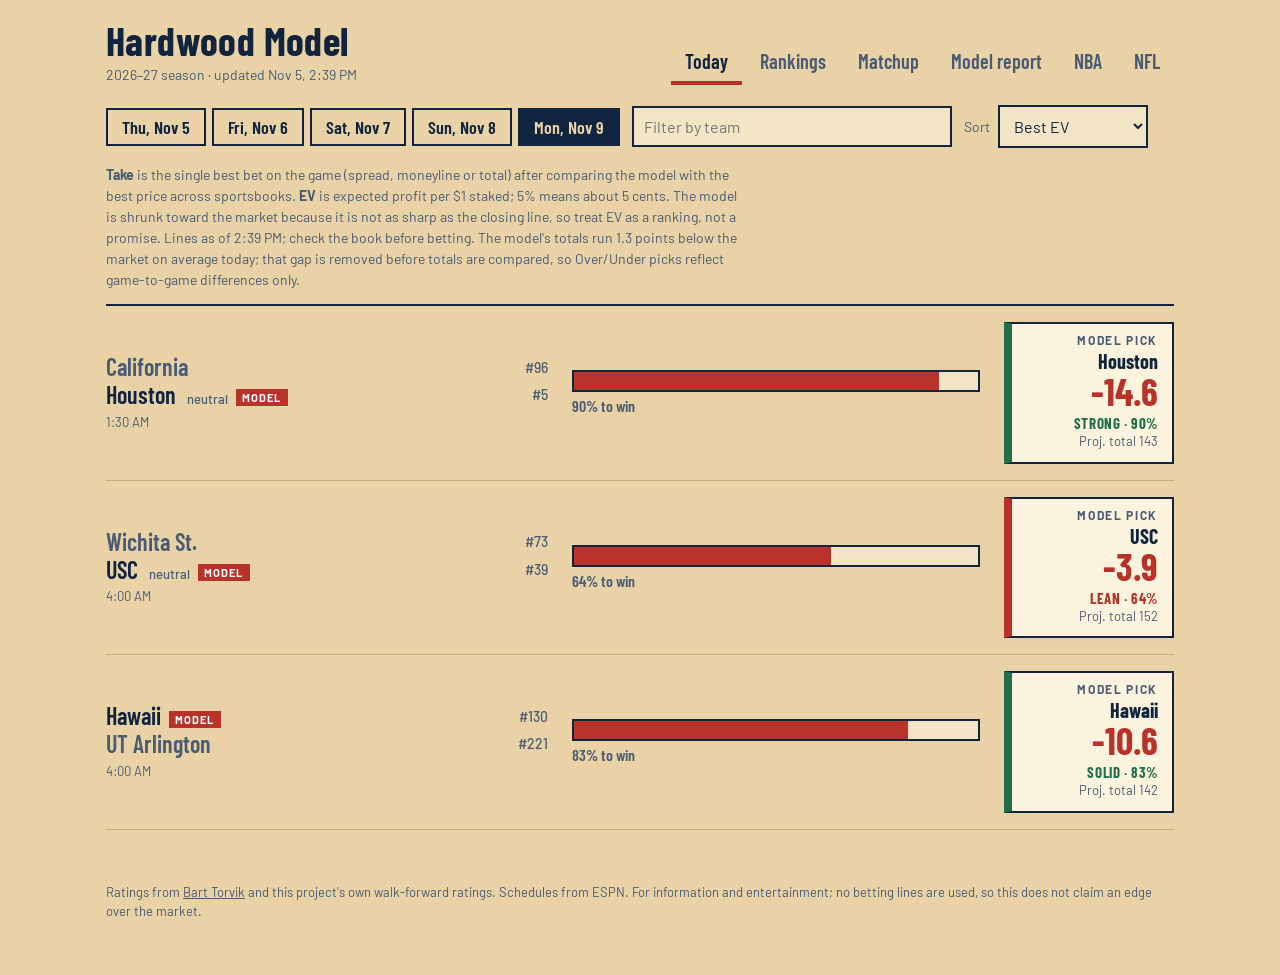
==== commit bd648317: "Add NFL page: ratings, backtest vs closing lines, EV; Thursday/Saturday workflow Co-Authored-By: Cla" ====
--- a/docs/index.html
+++ b/docs/index.html
@@ -22,6 +22,7 @@
     <button role="tab" aria-selected="false" data-tab="matchup">Matchup</button>
     <button role="tab" aria-selected="false" data-tab="model">Model report</button>
     <a href="nba.html" class="navlink">NBA</a>
+    <a href="nfl.html" class="navlink">NFL</a>
   </nav>
 </header>
 <div id="warn" class="warn" hidden></div>
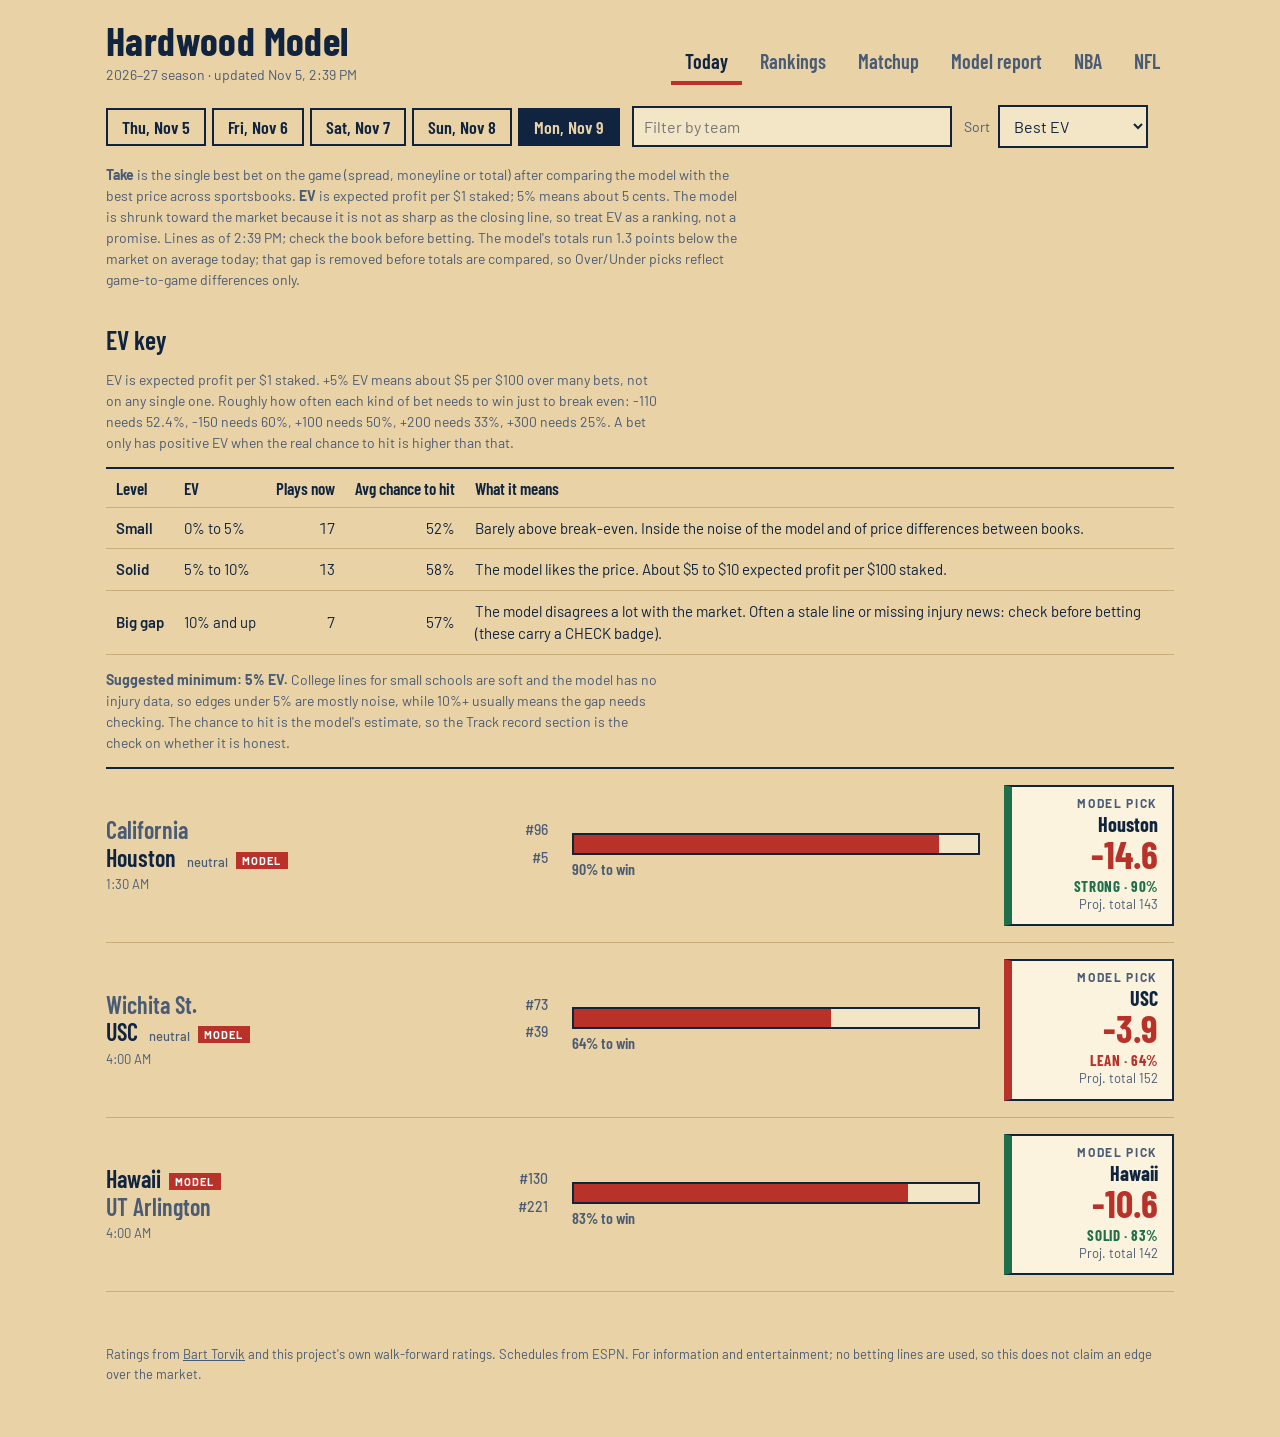
==== commit a8036cbe: "Add EV key to the college, NBA and NFL tabs Co-Authored-By: Claude Sonnet 5.5 <noreply@anthropic.com" ====
--- a/docs/index.html
+++ b/docs/index.html
@@ -37,6 +37,7 @@
       </label>
     </div>
     <p class="legend" id="legend"><b>Model pick</b> is the team the model projects to win, with its projected margin (e.g. -7.5 = wins by about 7.5) and a confidence tier: Strong 90%+, Solid 75-90%, Lean 60-75%, Toss-up under 60%. The model does not use betting lines yet, so compare its projected spread and total with your sportsbook's numbers before you bet.</p>
+    <div id="evkey"></div>
     <ol id="games" class="games"></ol>
     <p id="gempty" class="empty" hidden>No games with predictions on this day. Games between non-Division I teams are skipped.</p>
   </section>
@@ -84,6 +85,7 @@
 <footer>
   <p>Ratings from <a href="https://barttorvik.com">Bart Torvik</a> and this project's own walk-forward ratings. Schedules from ESPN. For information and entertainment; no betting lines are used, so this does not claim an edge over the market.</p>
 </footer>
+<script src="evkey.js"></script>
 <script src="app.js"></script>
 </body>
 </html>
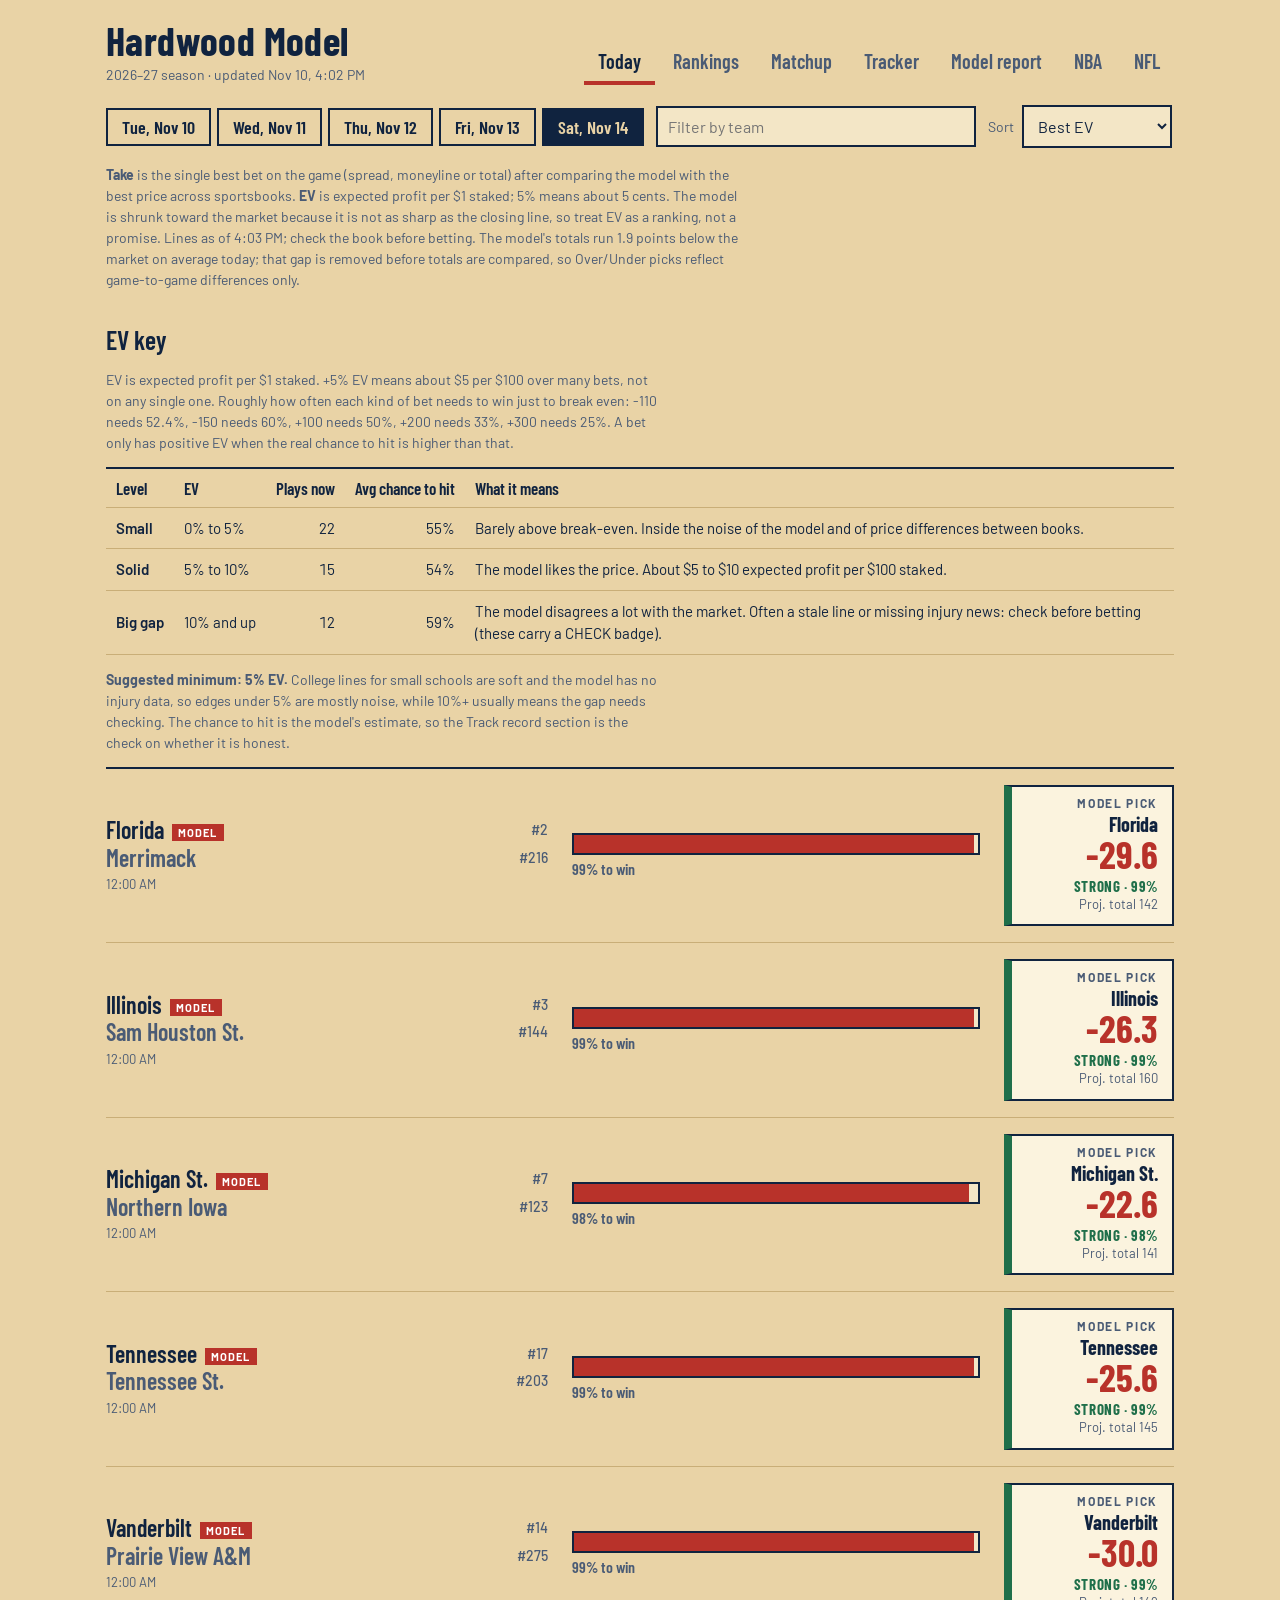
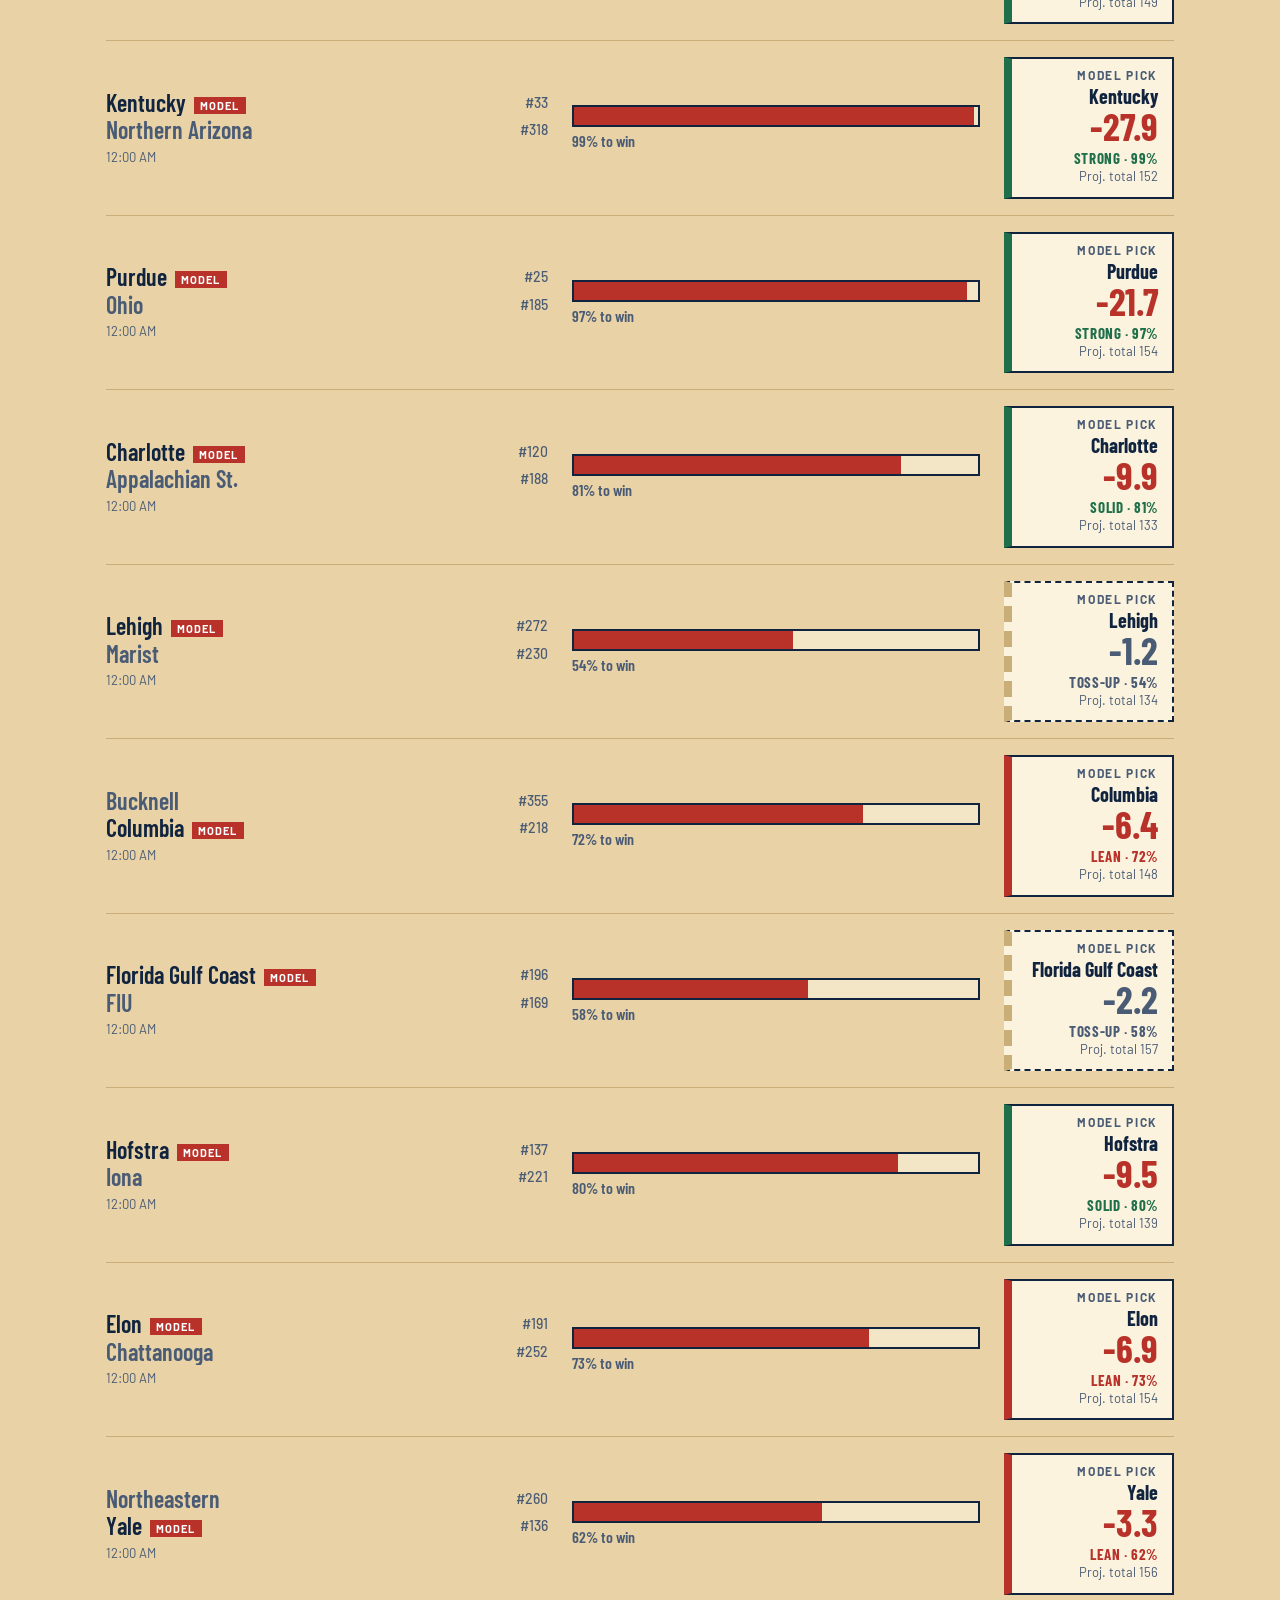
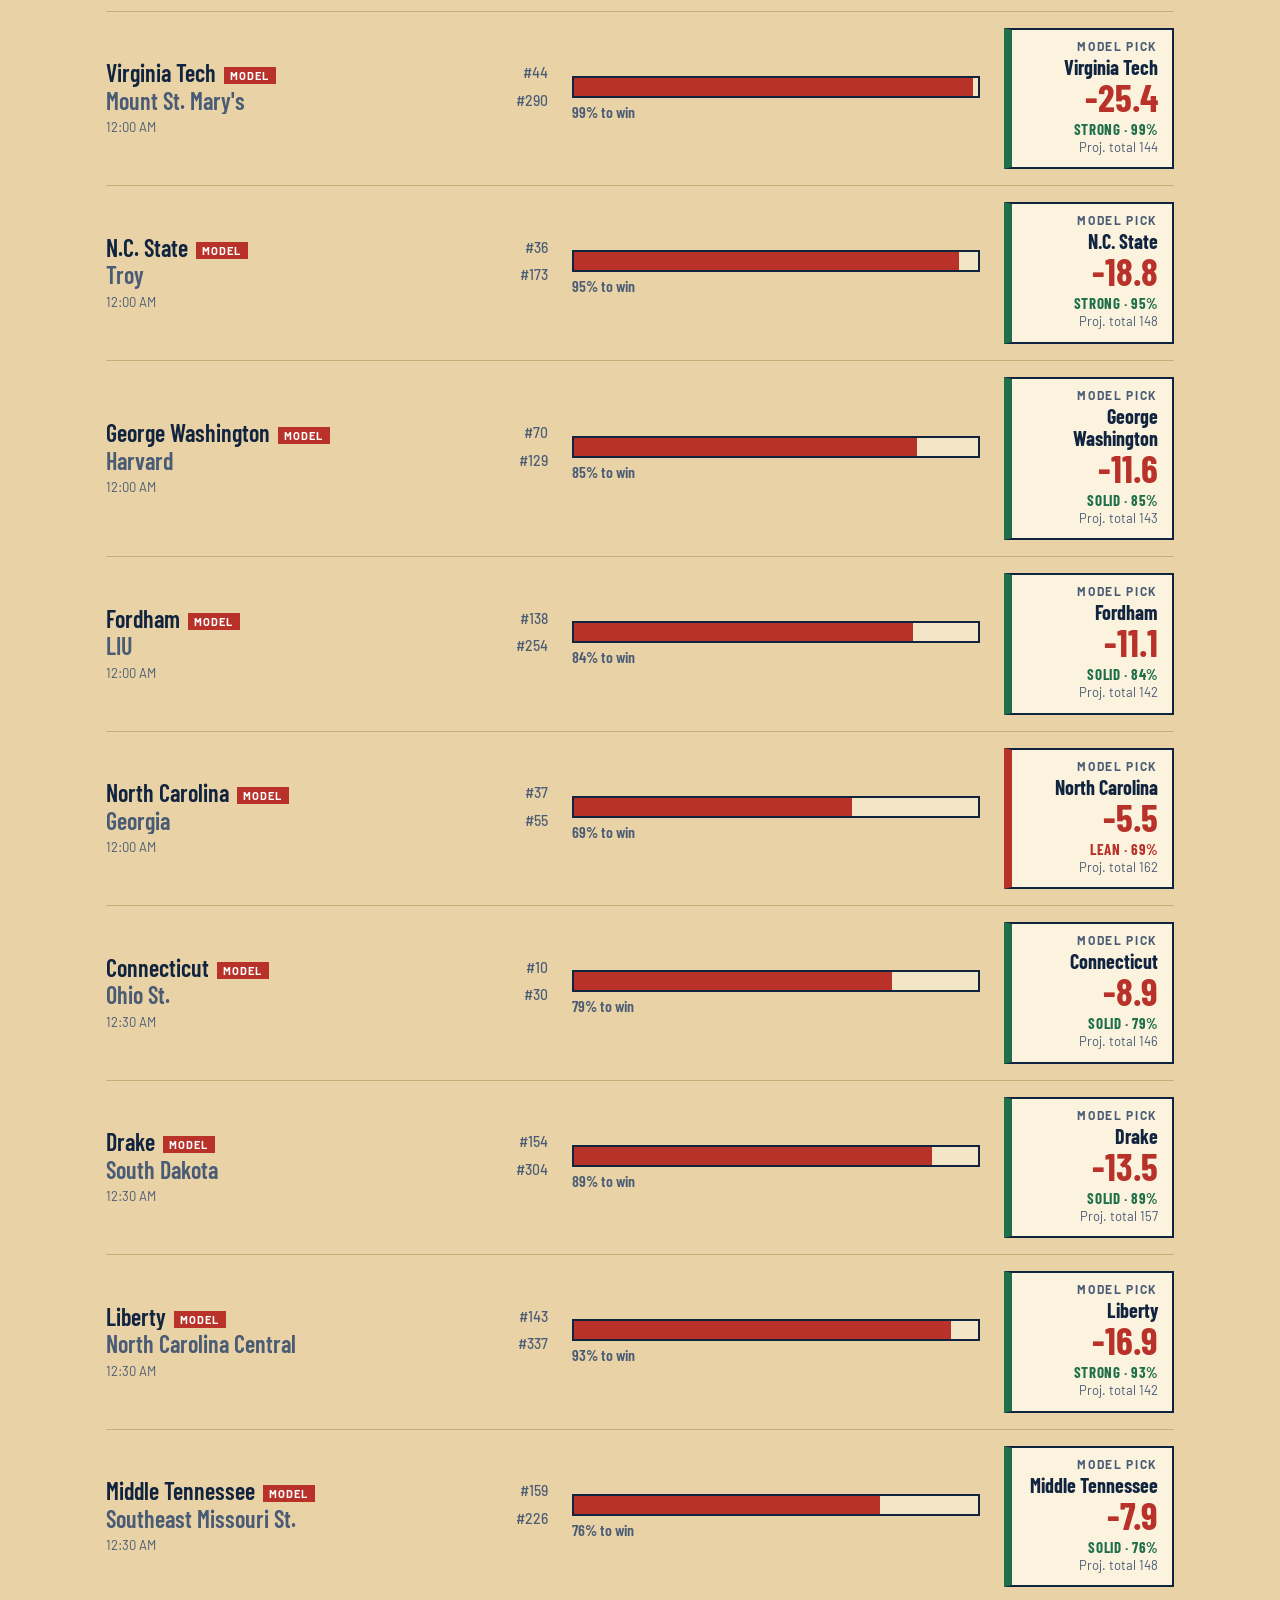
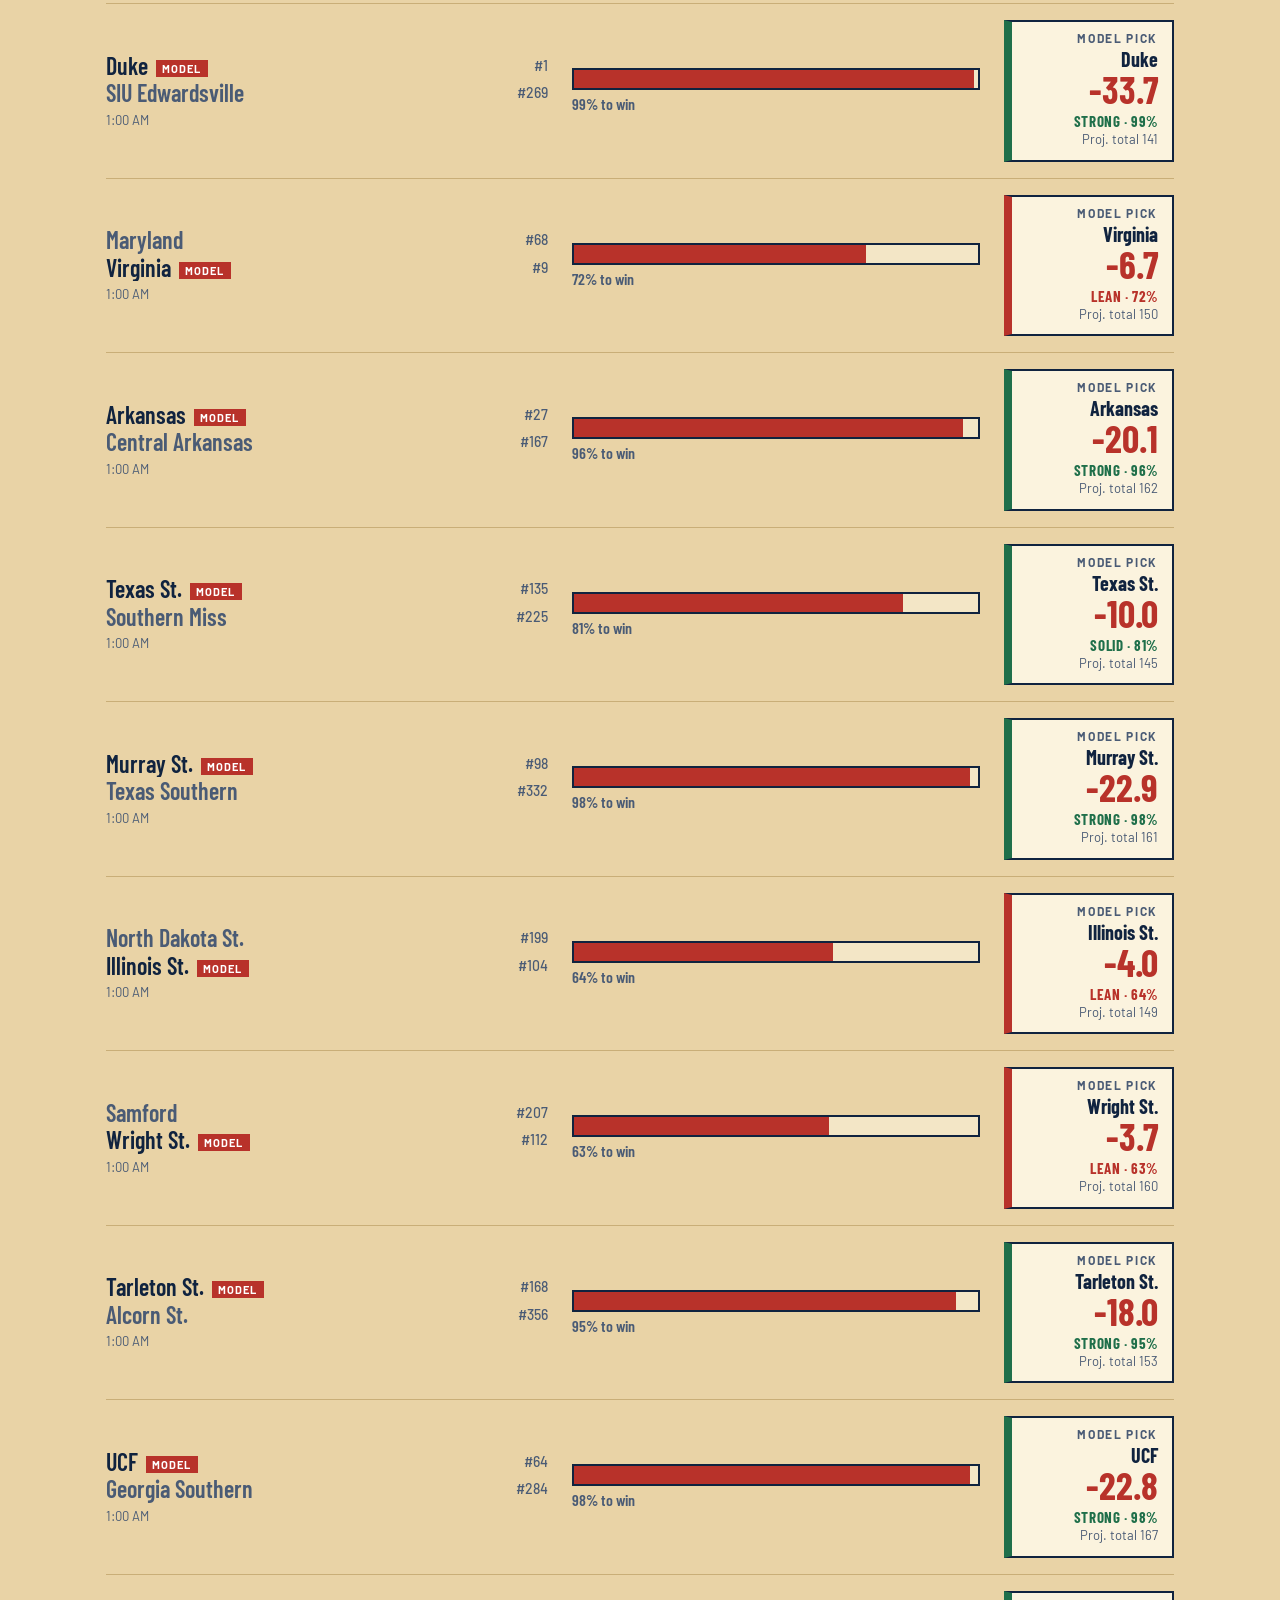
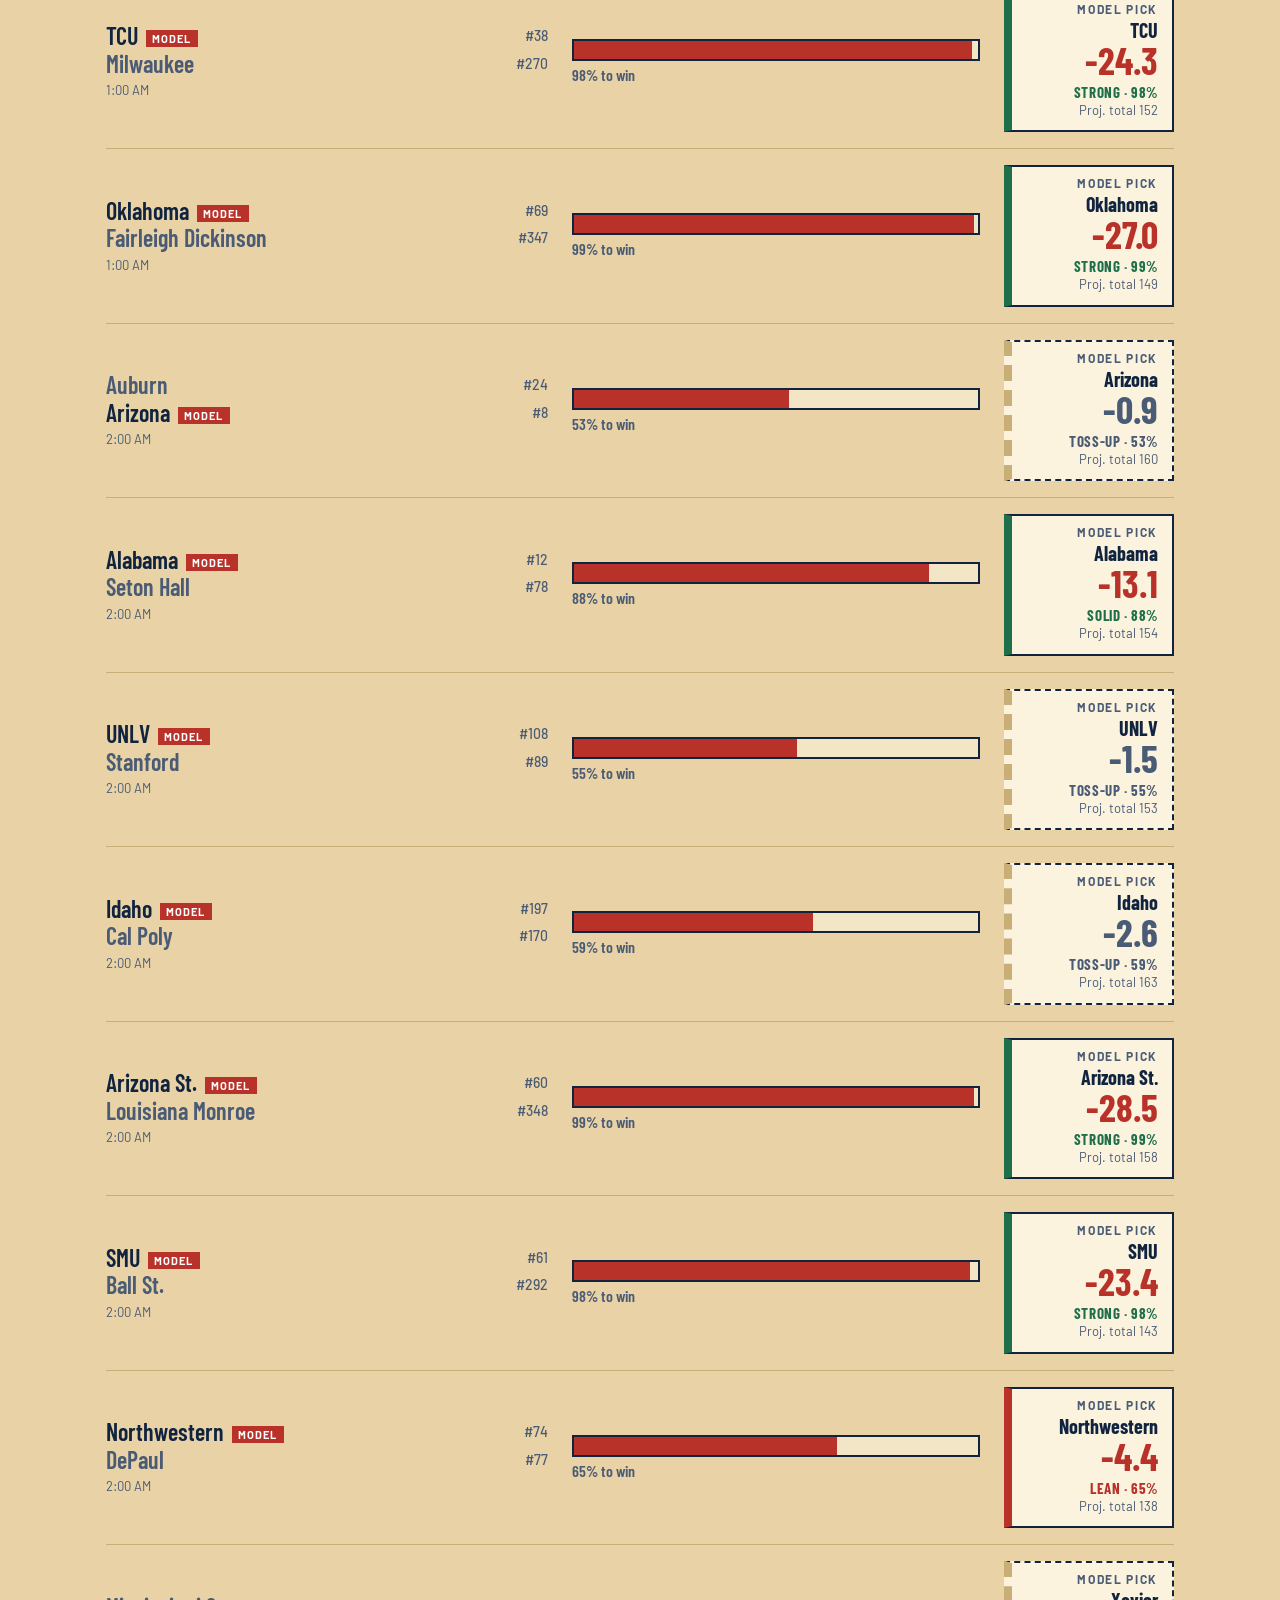
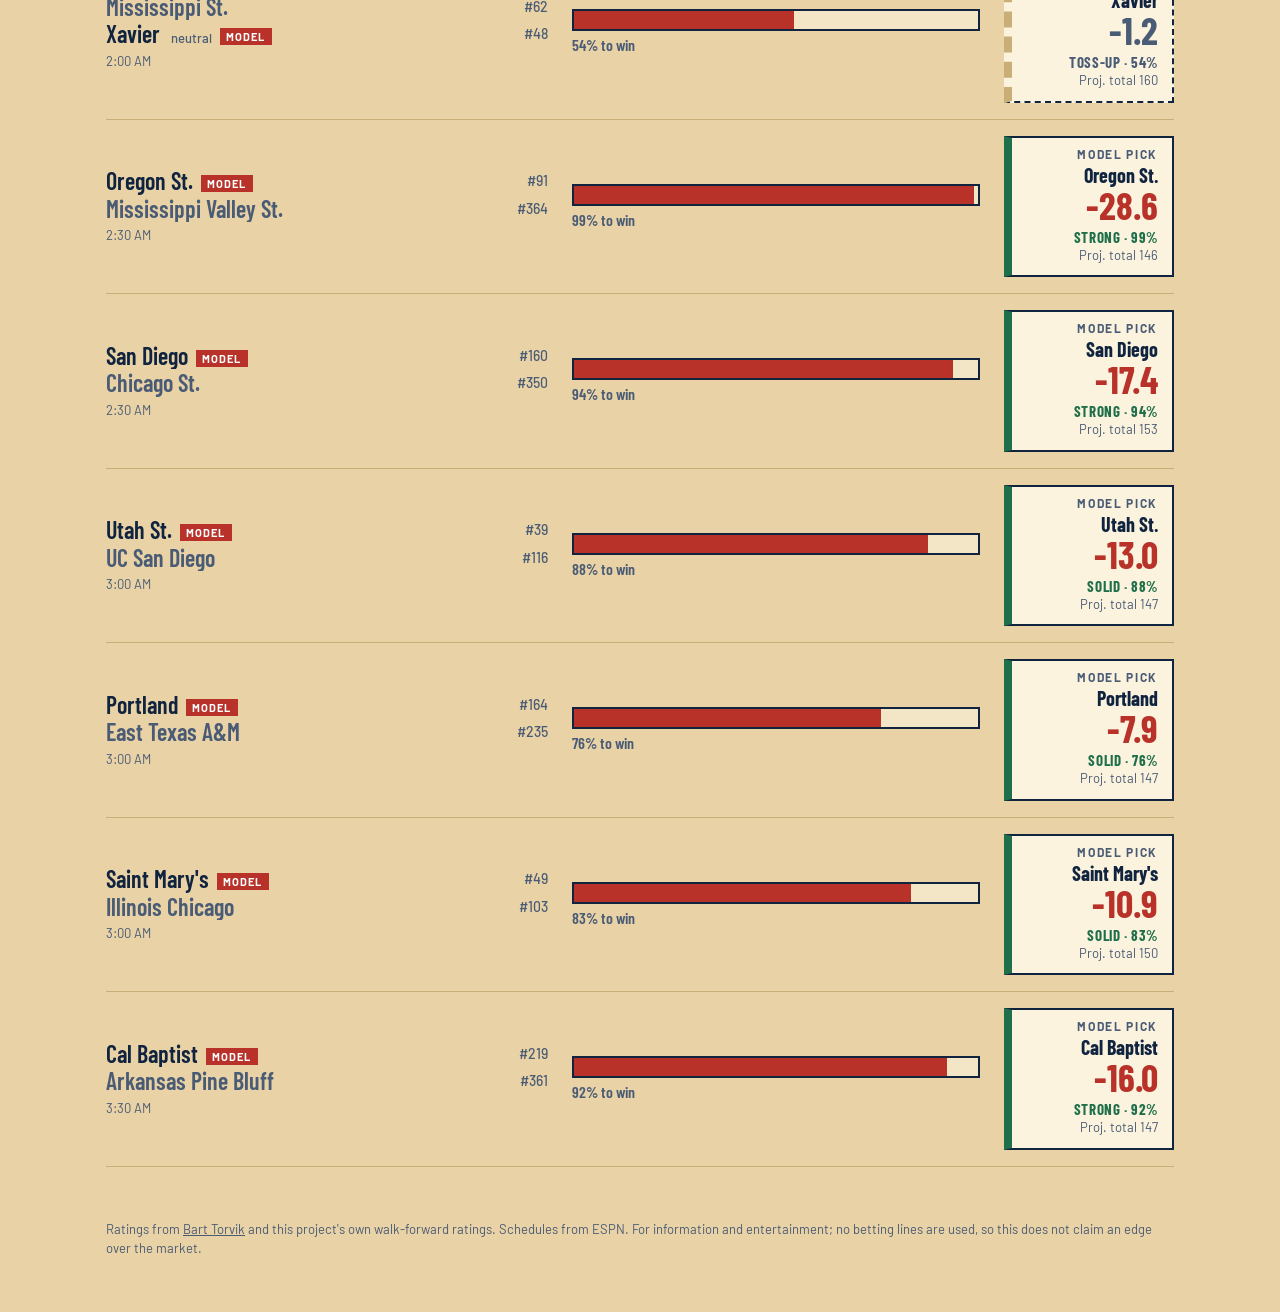
==== commit 3bce799a: "Cap edge at 10%, drop heavy-chalk moneylines and bad juice, add daily tracker tab, grade older ungra" ====
--- a/docs/index.html
+++ b/docs/index.html
@@ -20,6 +20,7 @@
     <button role="tab" aria-selected="true" data-tab="today">Today</button>
     <button role="tab" aria-selected="false" data-tab="rankings">Rankings</button>
     <button role="tab" aria-selected="false" data-tab="matchup">Matchup</button>
+    <button role="tab" aria-selected="false" data-tab="tracker">Tracker</button>
     <button role="tab" aria-selected="false" data-tab="model">Model report</button>
     <a href="nba.html" class="navlink">NBA</a>
     <a href="nfl.html" class="navlink">NFL</a>
@@ -67,6 +68,14 @@
     <div id="mout" class="mout"><p class="empty">Pick two teams to see the projected score, spread and win chance.</p></div>
   </section>
 
+  <section id="tracker" class="panel" hidden>
+    <div id="tstats" class="stats"></div>
+    <h2>Profit by day</h2>
+    <p class="note">Every "Take" the model logged, graded after the game finishes. Units: a winning bet pays its odds, a losing bet costs 1 unit. Days are the day the pick was made.</p>
+    <div id="tchart" class="cal"></div>
+    <div id="tdays"></div>
+  </section>
+
   <section id="model" class="panel" hidden>
     <div id="live" class="stats"></div>
     <h2>Backtest by season</h2>
--- a/docs/style.css
+++ b/docs/style.css
@@ -98,3 +98,6 @@
 @media (prefers-reduced-motion:no-preference){.prob i{transition:width .5s ease}}
 .navlink{font:600 20px/1 var(--num);color:var(--ink-soft);padding:10px 14px;text-decoration:none;border-bottom:4px solid transparent;display:inline-block}
 .navlink:hover{color:var(--ink);border-bottom-color:var(--paint)}
+
+.tday{border:1px solid color-mix(in srgb,currentColor 18%,transparent);border-radius:10px;margin:8px 0;padding:8px 12px}
+.tday summary{cursor:pointer}
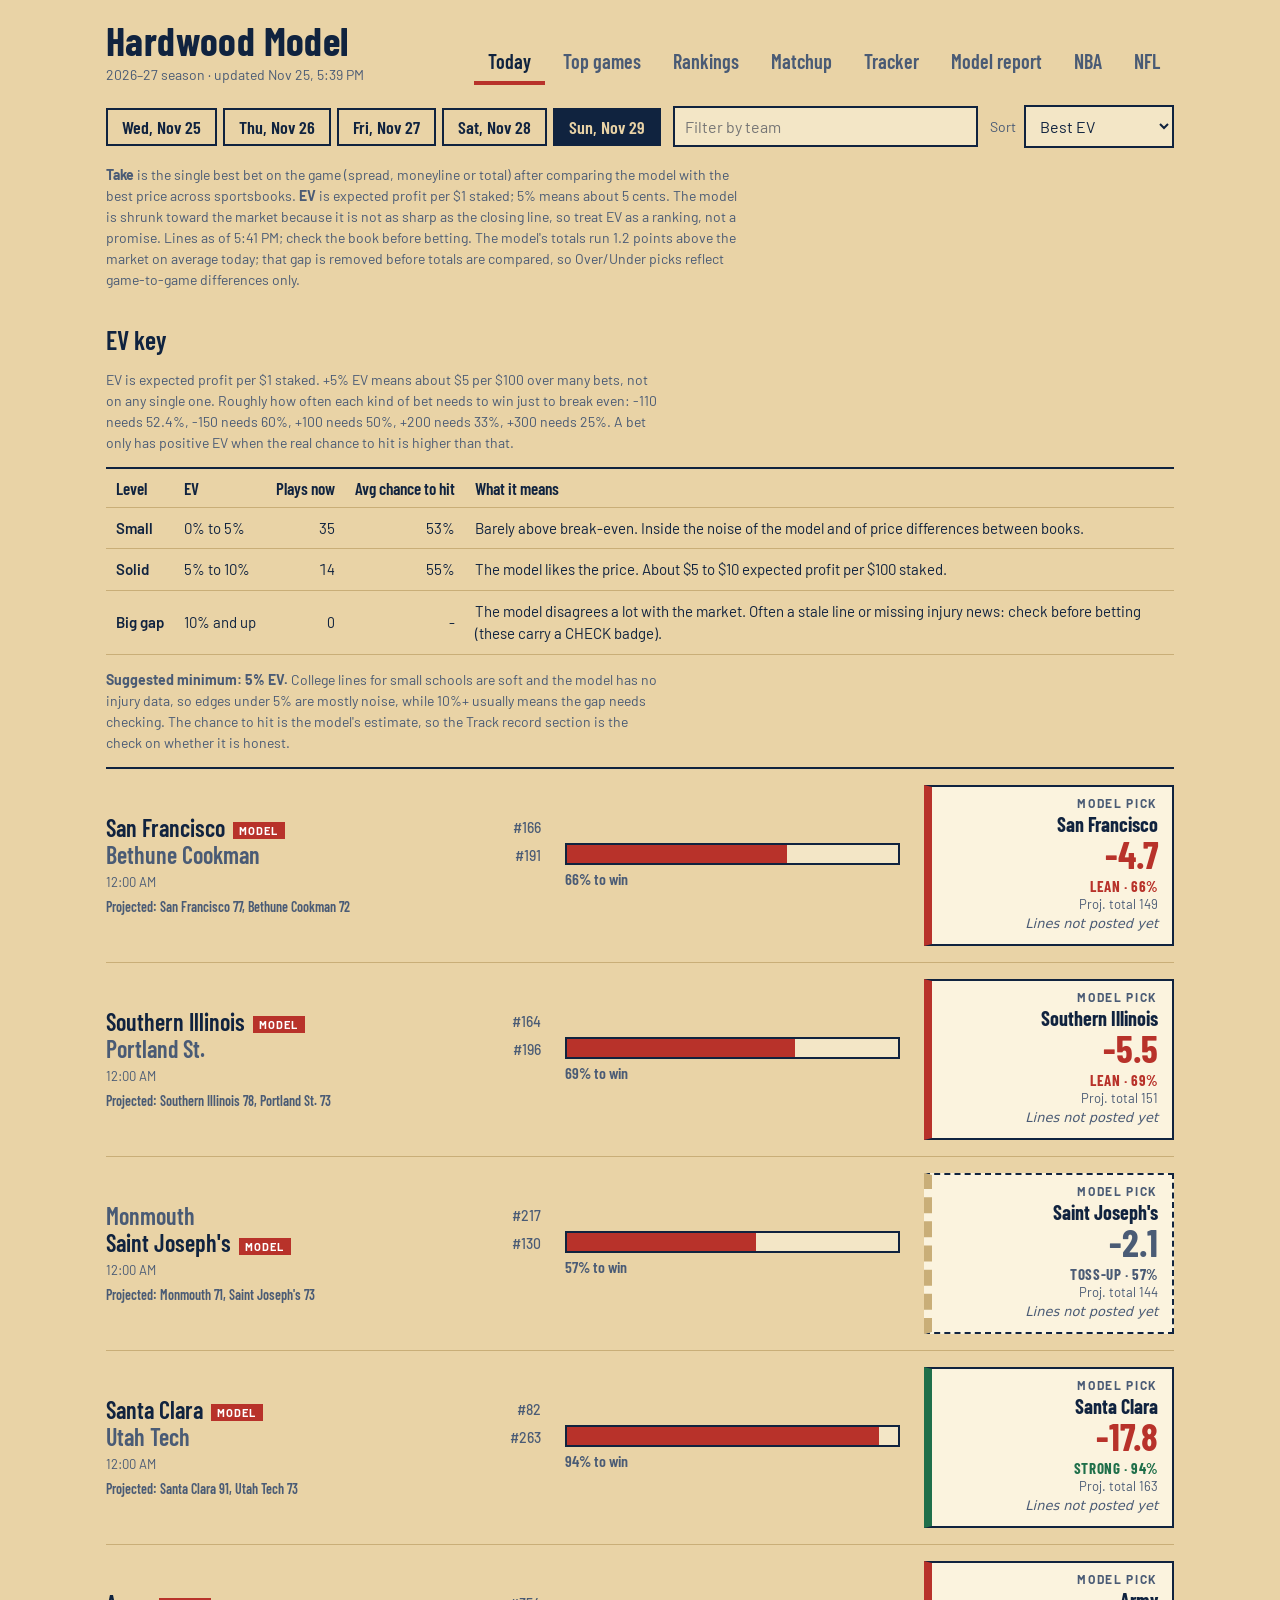
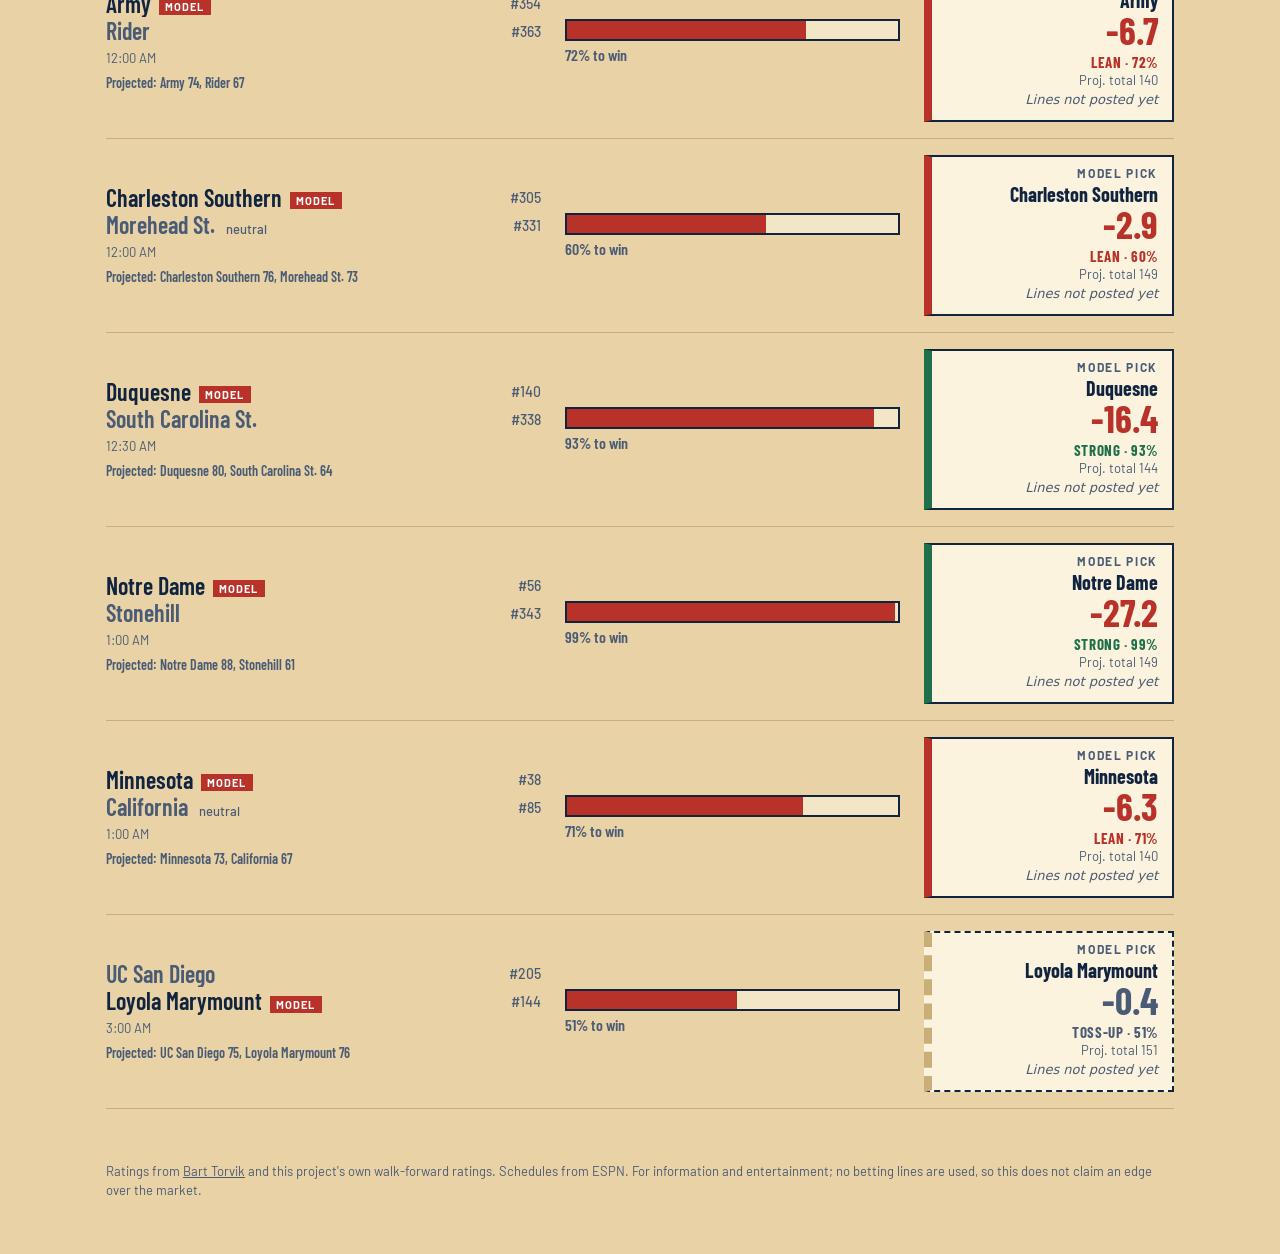
==== commit 37e73c11: "Add Top games tab (marquee, primetime, best EV), show spread/total/moneyline EV on every card, show " ====
--- a/docs/index.html
+++ b/docs/index.html
@@ -18,6 +18,7 @@
   </div>
   <nav role="tablist" aria-label="Sections">
     <button role="tab" aria-selected="true" data-tab="today">Today</button>
+    <button role="tab" aria-selected="false" data-tab="top">Top games</button>
     <button role="tab" aria-selected="false" data-tab="rankings">Rankings</button>
     <button role="tab" aria-selected="false" data-tab="matchup">Matchup</button>
     <button role="tab" aria-selected="false" data-tab="tracker">Tracker</button>
@@ -41,6 +42,13 @@
     <div id="evkey"></div>
     <ol id="games" class="games"></ol>
     <p id="gempty" class="empty" hidden>No games with predictions on this day. Games between non-Division I teams are skipped.</p>
+  </section>
+
+  <section id="top" class="panel" hidden>
+    <div id="topbar" class="controls"></div>
+    <p id="topnote" class="note"></p>
+    <ol id="toplist" class="games"></ol>
+    <p id="topempty" class="empty" hidden>No games match that filter yet.</p>
   </section>
 
   <section id="rankings" class="panel" hidden>
--- a/docs/style.css
+++ b/docs/style.css
@@ -28,7 +28,7 @@
 input[type=search]{flex:1 1 200px;max-width:320px}
 .sel{display:flex;gap:8px;align-items:center;font-size:14px;color:var(--ink-soft)}
 .games{list-style:none;margin:0;padding:0;border-top:2px solid var(--ink)}
-.game{display:grid;grid-template-columns:minmax(0,1.3fr) minmax(0,1.2fr) 170px;gap:8px 24px;align-items:center;padding:16px 0;border-bottom:1px solid var(--line)}
+.game{display:grid;grid-template-columns:minmax(0,1.3fr) minmax(0,1fr) 250px;gap:8px 24px;align-items:center;padding:16px 0;border-bottom:1px solid var(--line)}
 .teams{min-width:0}
 .tm{display:flex;justify-content:space-between;gap:12px;font:600 24px/1.15 var(--num)}
 .tm span:first-child{overflow:hidden;text-overflow:ellipsis;white-space:nowrap}
@@ -101,3 +101,10 @@
 
 .tday{border:1px solid color-mix(in srgb,currentColor 18%,transparent);border-radius:10px;margin:8px 0;padding:8px 12px}
 .tday summary{cursor:pointer}
+
+.proj{font:600 14px/1.3 var(--num);color:var(--ink-soft);margin-top:6px}
+.mkts{margin-top:8px;text-align:left;font:13px/1.35 var(--num);border-top:1px solid var(--line);padding-top:6px}
+.mkts div{padding:1px 0}.mkts span{display:inline-block;min-width:68px;font-weight:700;color:var(--ink-soft)}
+.mkts .mtop{color:var(--ink)}.mkts i{color:var(--ink-soft)}
+#topbar{display:flex;gap:16px;flex-wrap:wrap;margin-bottom:8px}
+.pick.bet .mkts,.pick.bet .mkts .mtop,.pick.bet .mkts i{color:inherit}.pick.bet .mkts span{color:inherit;opacity:.75}.pick.bet .mkts{border-top-color:rgba(255,255,255,.3)}
